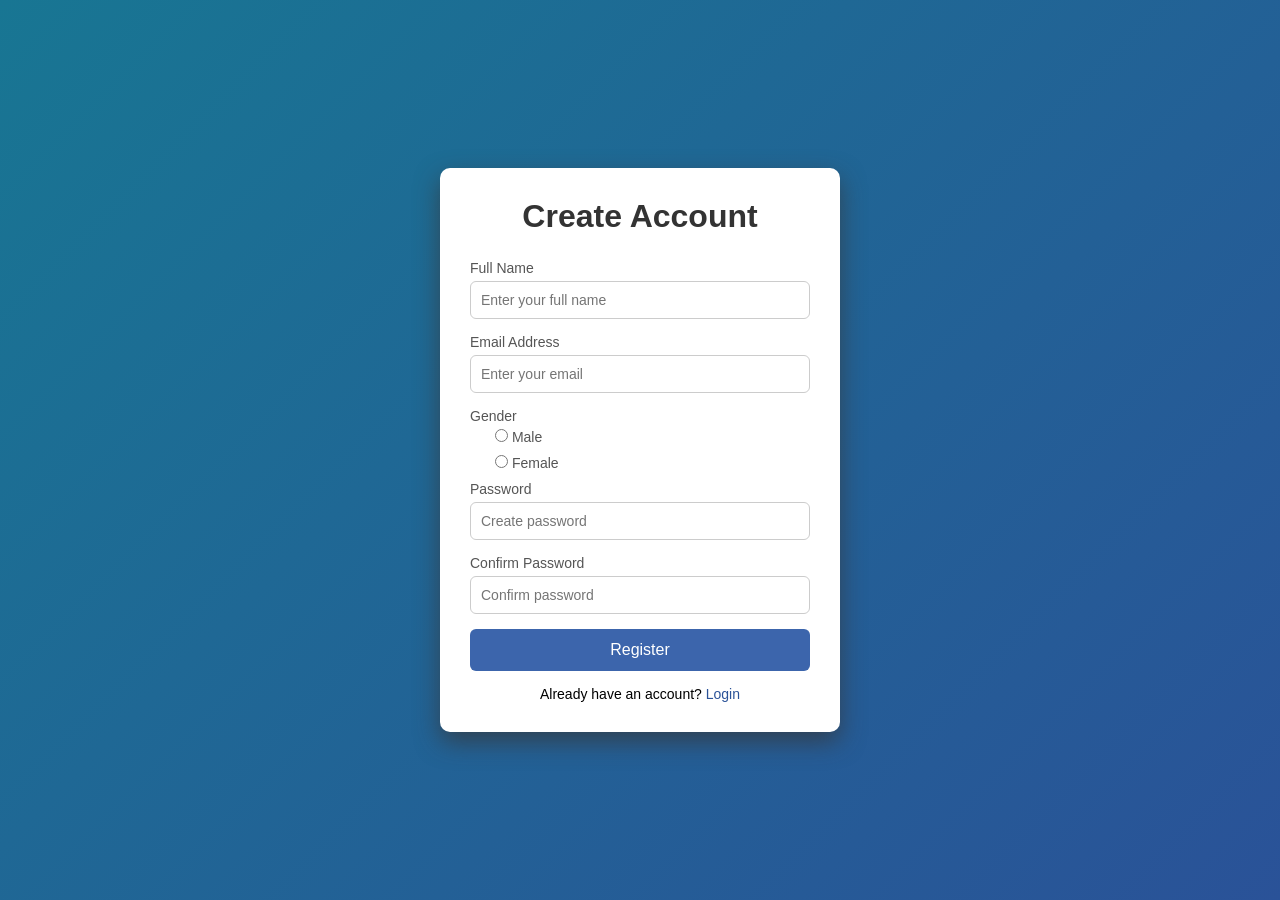
==== index.html @ 27aa79f9 "new JavaScript file" ====
<!doctype html>
<html lang="en">
  <head>
    <meta charset="UTF-8" />
    <meta name="viewport" content="width=device-width, initial-scale=1.0" />
    <title>Register</title>
    <link rel="stylesheet" href="style.css" />
  </head>
  <body>
    <div class="container">
      <div class="form-box">
        <h1>Create Account</h1>

        <form action="#" id="registerForm" method="POST">
          <div class="input-group">
            <label for="fullname">Full Name</label>
            <input type="text" id="fullname" name="fullname" placeholder="Enter your full name" required />
          </div>

          <div class="input-group">
            <label for="email">Email Address</label>
            <input type="email" id="email" name="email" placeholder="Enter your email" required />
          </div>

          <div class="checkbox-group">
            <label>Gender</label>
            <div>
                <input type="radio" id="male" name="gender" value="Male" required>
                <label for="male">Male</label>
            </div>
            <div>
                <input type="radio" id="female" name="gender" value="Female">
                <label for="female">Female</label>
            </div>
          </div>

          <div class="input-group">
            <label for="password">Password</label>
            <input type="password" id="password" name="password" placeholder="Create password" required />
          </div>

          <div class="input-group">
            <label for="confirm">Confirm Password</label>
            <input type="password" id="confirm" name="confirm" placeholder="Confirm password" required
            />
          </div>
          <button type="submit" class="btn">Register</button>

          <p class="login-text">
            Already have an account? <a href="#">Login</a>
          </p>
          <div id="output"></div>
        </form>
      </div>
    </div>

    <script src="script.js"></script>

  

</body>
</html>
  </body>
</html>
---- style.css ----
* {
    margin: 0;
    padding: 0;
    box-sizing: border-box;
    font-family: Arial, Helvetica, sans-serif;
}

body {
    height: 100vh;
    width: 100%;
    background: linear-gradient(135deg, #187693, #2a5298);
    display: flex;
    justify-content: centr;
    align-items: center;
}

.container {
    width: 100%;
    padding: 20px;
}

.form-box {
    background: #ffffff;
    max-width: 400px;
    width: 100%;
    margin: auto;
    padding: 30px;
    border-radius: 10px;
    box-shadow: 0 10px 25px rgba(55, 52, 52, 0.687);
}

.form-box h1 {
    text-align: center;
    margin-bottom: 25px;
    color: #333;
}

.input-group {
    margin-bottom: 15px;
}

.input-group label {
    display: block;
    margin-bottom: 5px;
    font-size: 14px;
    color: #555;
}

.input-group input {
    width: 100%;
    padding: 10px;
    border-radius: 6px;
    border: 1px solid #ccc;
    font-size: 14px;
    transition: 0.3s;
}

.checkbox-group {
    display: block;
    margin-bottom: 5px;
    font-size: 14px;
    color: #555;

}

.checkbox-group div {
    padding: 5px;
    margin-left: 20px;
}

.input-group input:focus {
    border-color: #2a5298;
    outline: none;
    box-shadow: 0 0 5px rgba(42, 82, 152, 0.3);
}

.btn {
    width: 100%;
    padding: 12px;
    border: none;
    background: #3c65ac;
    color: white;
    font-size: 16px;
    border-radius: 6px;
    cursor: pointer;
    transition: 0.3s;
}

.btn:hover {
    background: #1e3c72;
}

.login-text {
    text-align: center;
    margin-top: 15px;
    font-size: 14px;
}

.login-text a {
    color: #2a5298;
    text-decoration: none;
}

.login-text a:hover {
    text-decoration: underline;
}

.result-box {
    margin-top: 20px;
    padding: 15px;
    background-color: #219283;
    border-radius: 8px;
}
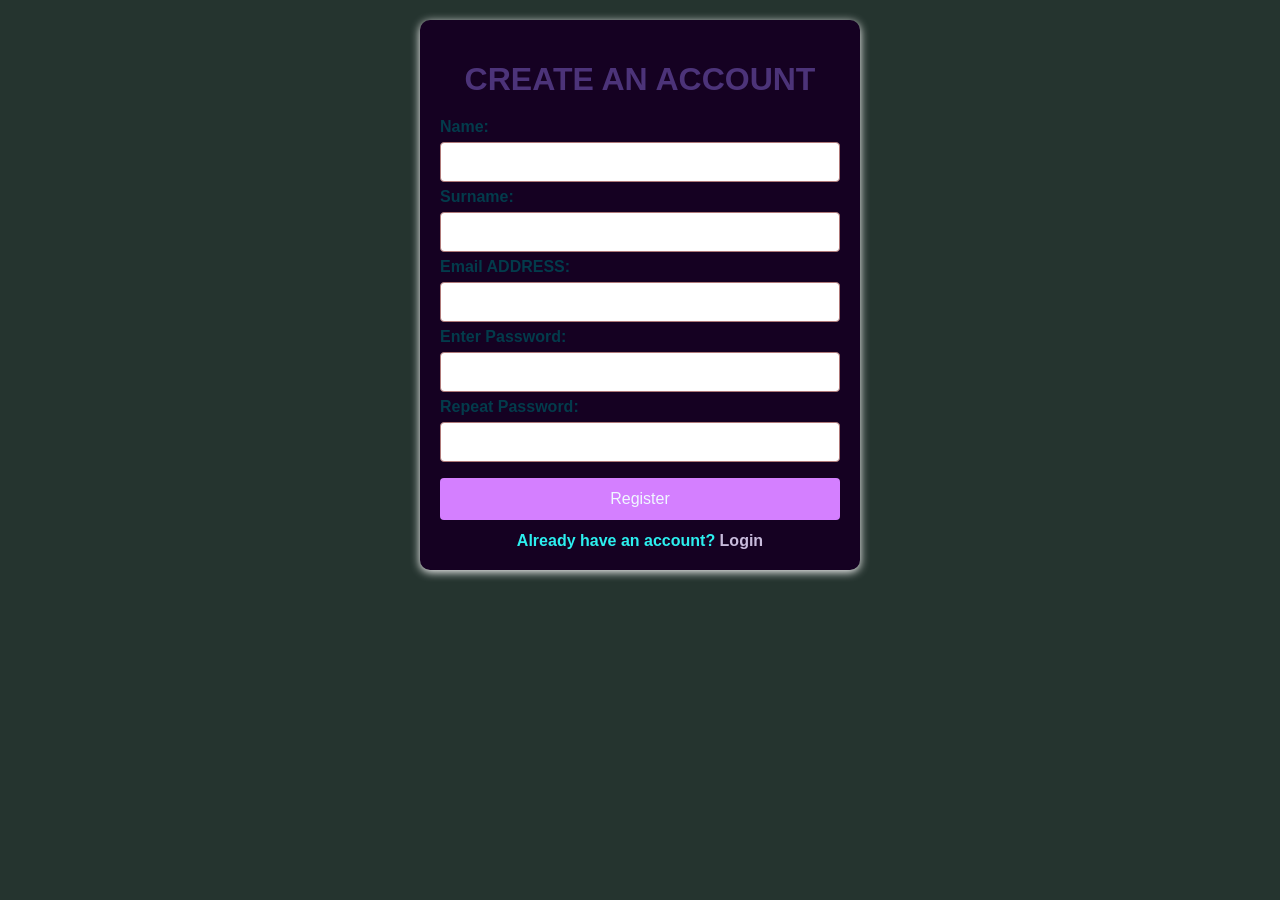
==== commit 1b243d76: "Add files via upload" ====
--- a/index.html
+++ b/index.html
@@ -1,64 +1,45 @@
-<!doctype html>
-<html lang="en">
-  <head>
-    <meta charset="UTF-8" />
-    <meta name="viewport" content="width=device-width, initial-scale=1.0" />
-    <title>Register</title>
-    <link rel="stylesheet" href="style.css" />
-  </head>
-  <body>
-    <div class="container">
-      <div class="form-box">
-        <h1>Create Account</h1>
-
-        <form action="#" id="registerForm" method="POST">
-          <div class="input-group">
-            <label for="fullname">Full Name</label>
-            <input type="text" id="fullname" name="fullname" placeholder="Enter your full name" required />
-          </div>
-
-          <div class="input-group">
-            <label for="email">Email Address</label>
-            <input type="email" id="email" name="email" placeholder="Enter your email" required />
-          </div>
-
-          <div class="checkbox-group">
-            <label>Gender</label>
-            <div>
-                <input type="radio" id="male" name="gender" value="Male" required>
-                <label for="male">Male</label>
-            </div>
-            <div>
-                <input type="radio" id="female" name="gender" value="Female">
-                <label for="female">Female</label>
-            </div>
-          </div>
-
-          <div class="input-group">
-            <label for="password">Password</label>
-            <input type="password" id="password" name="password" placeholder="Create password" required />
-          </div>
-
-          <div class="input-group">
-            <label for="confirm">Confirm Password</label>
-            <input type="password" id="confirm" name="confirm" placeholder="Confirm password" required
-            />
-          </div>
-          <button type="submit" class="btn">Register</button>
-
-          <p class="login-text">
-            Already have an account? <a href="#">Login</a>
-          </p>
-          <div id="output"></div>
-        </form>
-      </div>
-    </div>
-
-    <script src="script.js"></script>
-
-  
-
-</body>
-</html>
-  </body>
-</html>
+<!DOCTYPE html>
+<html lang="en">
+
+<head>
+    <meta charset="UTF-8">
+    <meta name="viewport" content="width=device-width, initial-scale=1.0">
+    <title>Tecnovice Registration Form</title>
+    <link rel="stylesheet" href="style.css">
+</head>
+
+<body>
+    <div class="form-container">
+        <form id="regform" novalidate>
+            <h1 class="shine">CREATE AN ACCOUNT</h1>
+
+            <label for="name">Name:</label>
+            <input type="text" id="name" name="name" required>
+
+            <label for="surname">Surname:</label>
+            <input type="text" id="surname" name="surname" required>
+
+            <label for="email">Email ADDRESS:</label>
+            <input type="email" id="email" name="email" required>
+
+            <label for="password">Enter Password:</label>
+            <input type="password" id="password" name="password" required>
+
+            <label for="repeatPassword">Repeat Password:</label>
+            <input type="password" id="repeatPassword" name="repeatPassword" required>
+
+            <button type="submit" id="submit">Register</button>
+
+            <!-- Already have an account? Login -->
+            <div class="form-footer" style="text-align:center; margin-top:12px;">
+                <p style="color:#2cefef; margin:0;">
+                    Already have an account? <a href="login.html" style="color:#c8bbdc; font-weight:700; text-decoration:none;">Login</a>
+                </p>
+            </div>
+        </form>
+    </div>
+
+    <script src="script.js"></script>
+</body>
+
+</html>
--- a/style.css
+++ b/style.css
@@ -1,113 +1,106 @@
-* {
-    margin: 0;
-    padding: 0;
-    box-sizing: border-box;
-    font-family: Arial, Helvetica, sans-serif;
-}
-
-body {
-    height: 100vh;
-    width: 100%;
-    background: linear-gradient(135deg, #187693, #2a5298);
-    display: flex;
-    justify-content: centr;
-    align-items: center;
-}
-
-.container {
-    width: 100%;
-    padding: 20px;
-}
-
-.form-box {
-    background: #ffffff;
-    max-width: 400px;
-    width: 100%;
-    margin: auto;
-    padding: 30px;
-    border-radius: 10px;
-    box-shadow: 0 10px 25px rgba(55, 52, 52, 0.687);
-}
-
-.form-box h1 {
-    text-align: center;
-    margin-bottom: 25px;
-    color: #333;
-}
-
-.input-group {
-    margin-bottom: 15px;
-}
-
-.input-group label {
-    display: block;
-    margin-bottom: 5px;
-    font-size: 14px;
-    color: #555;
-}
-
-.input-group input {
-    width: 100%;
-    padding: 10px;
-    border-radius: 6px;
-    border: 1px solid #ccc;
-    font-size: 14px;
-    transition: 0.3s;
-}
-
-.checkbox-group {
-    display: block;
-    margin-bottom: 5px;
-    font-size: 14px;
-    color: #555;
-
-}
-
-.checkbox-group div {
-    padding: 5px;
-    margin-left: 20px;
-}
-
-.input-group input:focus {
-    border-color: #2a5298;
-    outline: none;
-    box-shadow: 0 0 5px rgba(42, 82, 152, 0.3);
-}
-
-.btn {
-    width: 100%;
-    padding: 12px;
-    border: none;
-    background: #3c65ac;
-    color: white;
-    font-size: 16px;
-    border-radius: 6px;
-    cursor: pointer;
-    transition: 0.3s;
-}
-
-.btn:hover {
-    background: #1e3c72;
-}
-
-.login-text {
-    text-align: center;
-    margin-top: 15px;
-    font-size: 14px;
-}
-
-.login-text a {
-    color: #2a5298;
-    text-decoration: none;
-}
-
-.login-text a:hover {
-    text-decoration: underline;
-}
-
-.result-box {
-    margin-top: 20px;
-    padding: 15px;
-    background-color: #219283;
-    border-radius: 8px;
+body {
+    font-family: Arial, Helvetica, sans-serif;
+    background-color: rgb(37, 52, 47);
+    display: flex;
+    justify-content: center;
+    height: auto;
+    margin: 0;
+}
+
+.form-container {
+    background-color: rgb(21, 1, 34);
+    padding: 20px;
+    border-radius: 10px;
+    box-shadow: 0 2px 10px white;
+    max-width: 400px;
+    /* limit width so form isn't too wide */
+    width: 100%;
+    margin: 20px auto;
+}
+
+h1 {
+    color: #4c3379;
+    margin-bottom: 20px;
+    text-align: center;
+}
+
+h1:hover {
+    text-shadow: 0 2px 10px pink;
+    color: black;
+}
+
+label {
+    display: center;
+    color: rgb(3, 59, 75);
+    font-weight: bold;
+}
+
+input {
+    width: 100%;
+    padding: 10px;
+    border: 1px solid #af7979;
+    border-radius: 4px;
+    box-sizing: border-box;
+    font-size: 16px;
+    margin-top: 6px;
+    margin-bottom: 6px;
+}
+
+button {
+    background-color: rgb(212, 127, 255);
+    color: aliceblue;
+    padding: 12px 20px;
+    border: none;
+    border-radius: 4px;
+    cursor: pointer;
+    width: 100%;
+    font-size: 16px;
+    margin-top: 10px;
+}
+
+button:hover {
+    background-color: pink;
+    color: black;
+    box-shadow: 0 2px 10px white;
+    text-shadow: rgb(42, 122, 133);
+}
+
+.form-container:hover {
+    box-shadow: 0 8px 20px rgb(42, 122, 133);
+}
+
+.login-text:hover a {
+    text-decoration: underline;
+}
+
+.display1 {
+    background-color: #865cab;
+    padding: 20px;
+    border-radius: 10px;
+    box-shadow: 0 2px 10px white;
+    max-width: 400px;
+    width: 100%;
+    margin: 20px auto;
+}
+
+.display1:hover {
+    box-shadow: 0 8px 20px rosybrown;
+}
+
+p {
+    display: center;
+    color: #9f87b4;
+    font-weight: bold;
+}
+
+
+/* details box on success page */
+
+#details {
+    background: #865cab;
+    padding: 15px;
+    border-radius: 8px;
+    max-width: 400px;
+    margin: 20px auto;
+    color: #fff;
 }
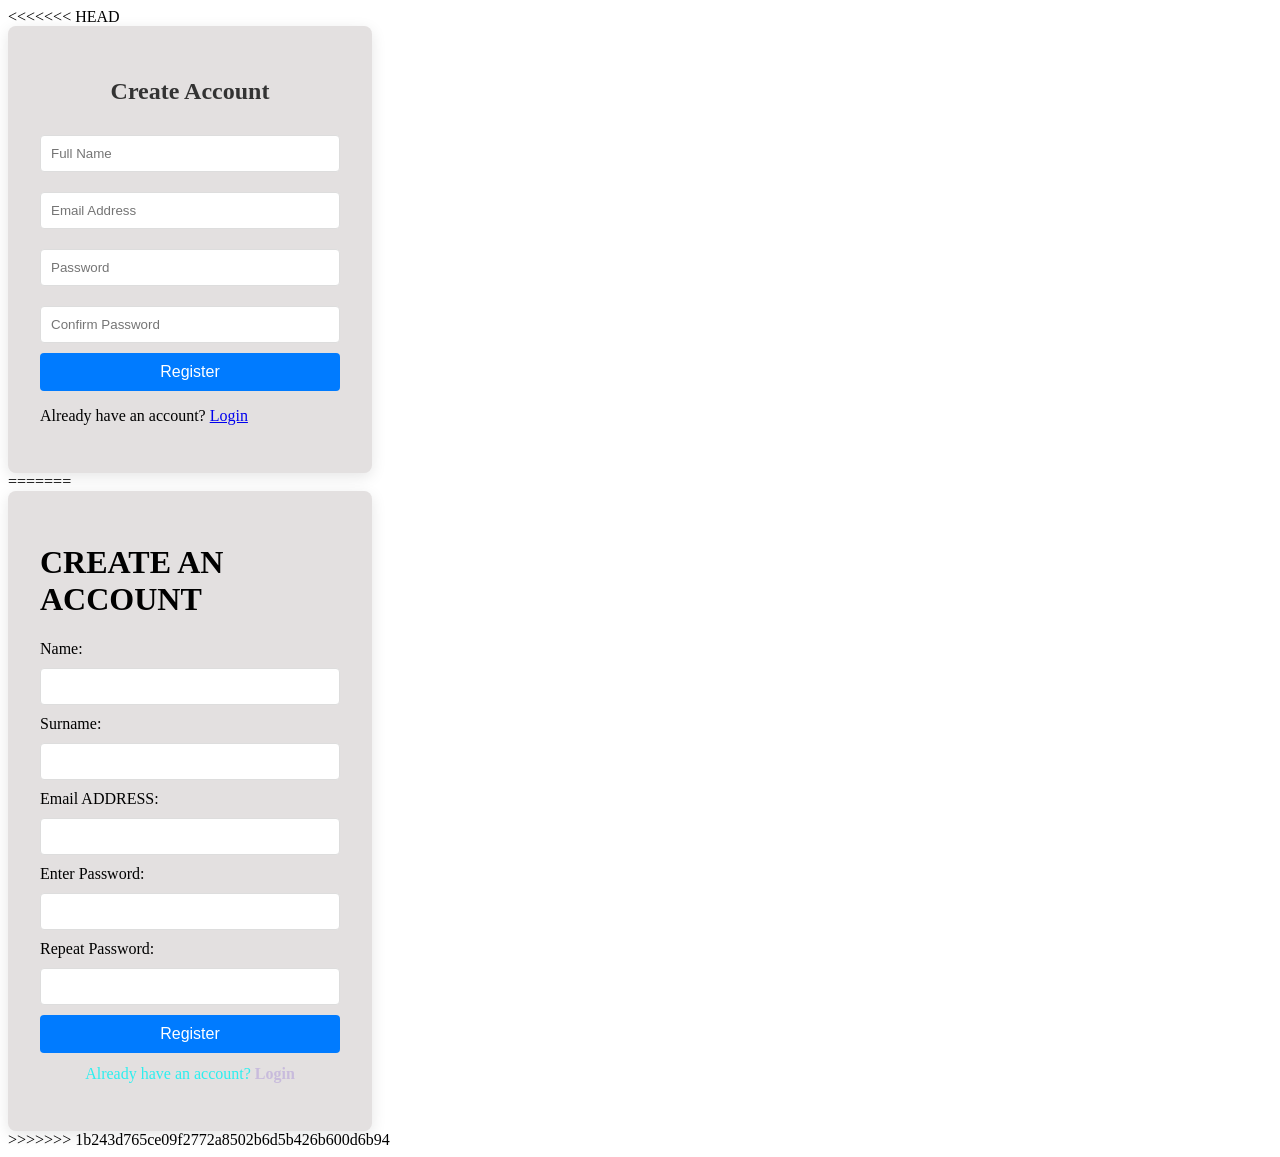
==== commit 47ec5ab9: "Resolved merge conflict" ====
--- a/index.html
+++ b/index.html
@@ -1,45 +1,72 @@
-<!DOCTYPE html>
-<html lang="en">
-
-<head>
-    <meta charset="UTF-8">
-    <meta name="viewport" content="width=device-width, initial-scale=1.0">
-    <title>Tecnovice Registration Form</title>
-    <link rel="stylesheet" href="style.css">
-</head>
-
-<body>
-    <div class="form-container">
-        <form id="regform" novalidate>
-            <h1 class="shine">CREATE AN ACCOUNT</h1>
-
-            <label for="name">Name:</label>
-            <input type="text" id="name" name="name" required>
-
-            <label for="surname">Surname:</label>
-            <input type="text" id="surname" name="surname" required>
-
-            <label for="email">Email ADDRESS:</label>
-            <input type="email" id="email" name="email" required>
-
-            <label for="password">Enter Password:</label>
-            <input type="password" id="password" name="password" required>
-
-            <label for="repeatPassword">Repeat Password:</label>
-            <input type="password" id="repeatPassword" name="repeatPassword" required>
-
-            <button type="submit" id="submit">Register</button>
-
-            <!-- Already have an account? Login -->
-            <div class="form-footer" style="text-align:center; margin-top:12px;">
-                <p style="color:#2cefef; margin:0;">
-                    Already have an account? <a href="login.html" style="color:#c8bbdc; font-weight:700; text-decoration:none;">Login</a>
-                </p>
-            </div>
-        </form>
-    </div>
-
-    <script src="script.js"></script>
-</body>
-
+<<<<<<< HEAD
+<!DOCTYPE html>
+<html lang="en">
+<head>
+    <meta charset="UTF-8">
+    <meta name="viewport" content="width=device-width, initial-scale=1.0">
+    <title>Tecnovice Register Account</title>
+    <link rel="stylesheet" href="style.css">
+</head>
+<body>
+
+    <div class="form-container">
+        <h2>Create Account</h2>
+        <form class="registration-form">
+            <input type="text" id="fullname" placeholder="Full Name" required>
+            <input type="email" id="email" placeholder="Email Address" required>
+            <input type="password" id="password" placeholder="Password" required>
+            <input type="password" id="confirm_password" placeholder="Confirm Password" required>
+            <button type="submit">Register</button>
+            <p class="login-link">Already have an account? <a href="#">Login</a></p>
+        </form>
+    </div>
+
+    <script src="script.js"></script>
+</body>
+=======
+<!DOCTYPE html>
+<html lang="en">
+
+<head>
+    <meta charset="UTF-8">
+    <meta name="viewport" content="width=device-width, initial-scale=1.0">
+    <title>Tecnovice Registration Form</title>
+    <link rel="stylesheet" href="style.css">
+</head>
+
+<body>
+    <div class="form-container">
+        <form id="regform" novalidate>
+            <h1 class="shine">CREATE AN ACCOUNT</h1>
+
+            <label for="name">Name:</label>
+            <input type="text" id="name" name="name" required>
+
+            <label for="surname">Surname:</label>
+            <input type="text" id="surname" name="surname" required>
+
+            <label for="email">Email ADDRESS:</label>
+            <input type="email" id="email" name="email" required>
+
+            <label for="password">Enter Password:</label>
+            <input type="password" id="password" name="password" required>
+
+            <label for="repeatPassword">Repeat Password:</label>
+            <input type="password" id="repeatPassword" name="repeatPassword" required>
+
+            <button type="submit" id="submit">Register</button>
+
+            <!-- Already have an account? Login -->
+            <div class="form-footer" style="text-align:center; margin-top:12px;">
+                <p style="color:#2cefef; margin:0;">
+                    Already have an account? <a href="login.html" style="color:#c8bbdc; font-weight:700; text-decoration:none;">Login</a>
+                </p>
+            </div>
+        </form>
+    </div>
+
+    <script src="script.js"></script>
+</body>
+
+>>>>>>> 1b243d765ce09f2772a8502b6d5b426b600d6b94
 </html>
--- a/style.css
+++ b/style.css
@@ -1,106 +1,151 @@
-body {
-    font-family: Arial, Helvetica, sans-serif;
-    background-color: rgb(37, 52, 47);
-    display: flex;
-    justify-content: center;
-    height: auto;
-    margin: 0;
-}
-
-.form-container {
-    background-color: rgb(21, 1, 34);
-    padding: 20px;
-    border-radius: 10px;
-    box-shadow: 0 2px 10px white;
-    max-width: 400px;
-    /* limit width so form isn't too wide */
-    width: 100%;
-    margin: 20px auto;
-}
-
-h1 {
-    color: #4c3379;
-    margin-bottom: 20px;
-    text-align: center;
-}
-
-h1:hover {
-    text-shadow: 0 2px 10px pink;
-    color: black;
-}
-
-label {
-    display: center;
-    color: rgb(3, 59, 75);
-    font-weight: bold;
-}
-
-input {
-    width: 100%;
-    padding: 10px;
-    border: 1px solid #af7979;
-    border-radius: 4px;
-    box-sizing: border-box;
-    font-size: 16px;
-    margin-top: 6px;
-    margin-bottom: 6px;
-}
-
-button {
-    background-color: rgb(212, 127, 255);
-    color: aliceblue;
-    padding: 12px 20px;
-    border: none;
-    border-radius: 4px;
-    cursor: pointer;
-    width: 100%;
-    font-size: 16px;
-    margin-top: 10px;
-}
-
-button:hover {
-    background-color: pink;
-    color: black;
-    box-shadow: 0 2px 10px white;
-    text-shadow: rgb(42, 122, 133);
-}
-
-.form-container:hover {
-    box-shadow: 0 8px 20px rgb(42, 122, 133);
-}
-
-.login-text:hover a {
-    text-decoration: underline;
-}
-
-.display1 {
-    background-color: #865cab;
-    padding: 20px;
-    border-radius: 10px;
-    box-shadow: 0 2px 10px white;
-    max-width: 400px;
-    width: 100%;
-    margin: 20px auto;
-}
-
-.display1:hover {
-    box-shadow: 0 8px 20px rosybrown;
-}
-
-p {
-    display: center;
-    color: #9f87b4;
-    font-weight: bold;
-}
-
-
-/* details box on success page */
-
-#details {
-    background: #865cab;
-    padding: 15px;
-    border-radius: 8px;
-    max-width: 400px;
-    margin: 20px auto;
-    color: #fff;
+<<<<<<< HEAD
+body {
+    font-family: Arial, sans-serif;
+    background-color: rgb(24, 2, 2);
+    display: flex;
+    justify-content: center;
+    align-items: center;
+    height: 100vh;
+    margin: 0;
+}
+
+.form-container {
+    background: rgb(227, 224, 224);
+    padding: 2rem;
+    border-radius: 8px;
+    box-shadow: 0 4px 15px rgba(0,0,0,0.1);
+    width: 300px;
+}
+
+h2 { text-align: center; color: #333; }
+
+input {
+    width: 100%;
+    padding: 10px;
+    margin: 10px 0;
+    border: 1px solid #ddd;
+    border-radius: 4px;
+    box-sizing: border-box; /* Keeps padding from breaking width */
+}
+
+button {
+    width: 100%;
+    padding: 10px;
+    background-color: #007bff;
+    color: white;
+    border: none;
+    border-radius: 4px;
+    cursor: pointer;
+    font-size: 16px;
+}
+
+button:hover {
+    background-color: #0056b3;
+=======
+body {
+    font-family: Arial, Helvetica, sans-serif;
+    background-color: rgb(37, 52, 47);
+    display: flex;
+    justify-content: center;
+    height: auto;
+    margin: 0;
+}
+
+.form-container {
+    background-color: rgb(21, 1, 34);
+    padding: 20px;
+    border-radius: 10px;
+    box-shadow: 0 2px 10px white;
+    max-width: 400px;
+    /* limit width so form isn't too wide */
+    width: 100%;
+    margin: 20px auto;
+}
+
+h1 {
+    color: #4c3379;
+    margin-bottom: 20px;
+    text-align: center;
+}
+
+h1:hover {
+    text-shadow: 0 2px 10px pink;
+    color: black;
+}
+
+label {
+    display: center;
+    color: rgb(3, 59, 75);
+    font-weight: bold;
+}
+
+input {
+    width: 100%;
+    padding: 10px;
+    border: 1px solid #af7979;
+    border-radius: 4px;
+    box-sizing: border-box;
+    font-size: 16px;
+    margin-top: 6px;
+    margin-bottom: 6px;
+}
+
+button {
+    background-color: rgb(212, 127, 255);
+    color: aliceblue;
+    padding: 12px 20px;
+    border: none;
+    border-radius: 4px;
+    cursor: pointer;
+    width: 100%;
+    font-size: 16px;
+    margin-top: 10px;
+}
+
+button:hover {
+    background-color: pink;
+    color: black;
+    box-shadow: 0 2px 10px white;
+    text-shadow: rgb(42, 122, 133);
+}
+
+.form-container:hover {
+    box-shadow: 0 8px 20px rgb(42, 122, 133);
+}
+
+.login-text:hover a {
+    text-decoration: underline;
+}
+
+.display1 {
+    background-color: #865cab;
+    padding: 20px;
+    border-radius: 10px;
+    box-shadow: 0 2px 10px white;
+    max-width: 400px;
+    width: 100%;
+    margin: 20px auto;
+}
+
+.display1:hover {
+    box-shadow: 0 8px 20px rosybrown;
+}
+
+p {
+    display: center;
+    color: #9f87b4;
+    font-weight: bold;
+}
+
+
+/* details box on success page */
+
+#details {
+    background: #865cab;
+    padding: 15px;
+    border-radius: 8px;
+    max-width: 400px;
+    margin: 20px auto;
+    color: #fff;
+>>>>>>> 1b243d765ce09f2772a8502b6d5b426b600d6b94
 }
--- a/style.css
+++ b/style.css
@@ -1,106 +1,151 @@
-body {
-    font-family: Arial, Helvetica, sans-serif;
-    background-color: rgb(37, 52, 47);
-    display: flex;
-    justify-content: center;
-    height: auto;
-    margin: 0;
-}
-
-.form-container {
-    background-color: rgb(21, 1, 34);
-    padding: 20px;
-    border-radius: 10px;
-    box-shadow: 0 2px 10px white;
-    max-width: 400px;
-    /* limit width so form isn't too wide */
-    width: 100%;
-    margin: 20px auto;
-}
-
-h1 {
-    color: #4c3379;
-    margin-bottom: 20px;
-    text-align: center;
-}
-
-h1:hover {
-    text-shadow: 0 2px 10px pink;
-    color: black;
-}
-
-label {
-    display: center;
-    color: rgb(3, 59, 75);
-    font-weight: bold;
-}
-
-input {
-    width: 100%;
-    padding: 10px;
-    border: 1px solid #af7979;
-    border-radius: 4px;
-    box-sizing: border-box;
-    font-size: 16px;
-    margin-top: 6px;
-    margin-bottom: 6px;
-}
-
-button {
-    background-color: rgb(212, 127, 255);
-    color: aliceblue;
-    padding: 12px 20px;
-    border: none;
-    border-radius: 4px;
-    cursor: pointer;
-    width: 100%;
-    font-size: 16px;
-    margin-top: 10px;
-}
-
-button:hover {
-    background-color: pink;
-    color: black;
-    box-shadow: 0 2px 10px white;
-    text-shadow: rgb(42, 122, 133);
-}
-
-.form-container:hover {
-    box-shadow: 0 8px 20px rgb(42, 122, 133);
-}
-
-.login-text:hover a {
-    text-decoration: underline;
-}
-
-.display1 {
-    background-color: #865cab;
-    padding: 20px;
-    border-radius: 10px;
-    box-shadow: 0 2px 10px white;
-    max-width: 400px;
-    width: 100%;
-    margin: 20px auto;
-}
-
-.display1:hover {
-    box-shadow: 0 8px 20px rosybrown;
-}
-
-p {
-    display: center;
-    color: #9f87b4;
-    font-weight: bold;
-}
-
-
-/* details box on success page */
-
-#details {
-    background: #865cab;
-    padding: 15px;
-    border-radius: 8px;
-    max-width: 400px;
-    margin: 20px auto;
-    color: #fff;
+<<<<<<< HEAD
+body {
+    font-family: Arial, sans-serif;
+    background-color: rgb(24, 2, 2);
+    display: flex;
+    justify-content: center;
+    align-items: center;
+    height: 100vh;
+    margin: 0;
+}
+
+.form-container {
+    background: rgb(227, 224, 224);
+    padding: 2rem;
+    border-radius: 8px;
+    box-shadow: 0 4px 15px rgba(0,0,0,0.1);
+    width: 300px;
+}
+
+h2 { text-align: center; color: #333; }
+
+input {
+    width: 100%;
+    padding: 10px;
+    margin: 10px 0;
+    border: 1px solid #ddd;
+    border-radius: 4px;
+    box-sizing: border-box; /* Keeps padding from breaking width */
+}
+
+button {
+    width: 100%;
+    padding: 10px;
+    background-color: #007bff;
+    color: white;
+    border: none;
+    border-radius: 4px;
+    cursor: pointer;
+    font-size: 16px;
+}
+
+button:hover {
+    background-color: #0056b3;
+=======
+body {
+    font-family: Arial, Helvetica, sans-serif;
+    background-color: rgb(37, 52, 47);
+    display: flex;
+    justify-content: center;
+    height: auto;
+    margin: 0;
+}
+
+.form-container {
+    background-color: rgb(21, 1, 34);
+    padding: 20px;
+    border-radius: 10px;
+    box-shadow: 0 2px 10px white;
+    max-width: 400px;
+    /* limit width so form isn't too wide */
+    width: 100%;
+    margin: 20px auto;
+}
+
+h1 {
+    color: #4c3379;
+    margin-bottom: 20px;
+    text-align: center;
+}
+
+h1:hover {
+    text-shadow: 0 2px 10px pink;
+    color: black;
+}
+
+label {
+    display: center;
+    color: rgb(3, 59, 75);
+    font-weight: bold;
+}
+
+input {
+    width: 100%;
+    padding: 10px;
+    border: 1px solid #af7979;
+    border-radius: 4px;
+    box-sizing: border-box;
+    font-size: 16px;
+    margin-top: 6px;
+    margin-bottom: 6px;
+}
+
+button {
+    background-color: rgb(212, 127, 255);
+    color: aliceblue;
+    padding: 12px 20px;
+    border: none;
+    border-radius: 4px;
+    cursor: pointer;
+    width: 100%;
+    font-size: 16px;
+    margin-top: 10px;
+}
+
+button:hover {
+    background-color: pink;
+    color: black;
+    box-shadow: 0 2px 10px white;
+    text-shadow: rgb(42, 122, 133);
+}
+
+.form-container:hover {
+    box-shadow: 0 8px 20px rgb(42, 122, 133);
+}
+
+.login-text:hover a {
+    text-decoration: underline;
+}
+
+.display1 {
+    background-color: #865cab;
+    padding: 20px;
+    border-radius: 10px;
+    box-shadow: 0 2px 10px white;
+    max-width: 400px;
+    width: 100%;
+    margin: 20px auto;
+}
+
+.display1:hover {
+    box-shadow: 0 8px 20px rosybrown;
+}
+
+p {
+    display: center;
+    color: #9f87b4;
+    font-weight: bold;
+}
+
+
+/* details box on success page */
+
+#details {
+    background: #865cab;
+    padding: 15px;
+    border-radius: 8px;
+    max-width: 400px;
+    margin: 20px auto;
+    color: #fff;
+>>>>>>> 1b243d765ce09f2772a8502b6d5b426b600d6b94
 }
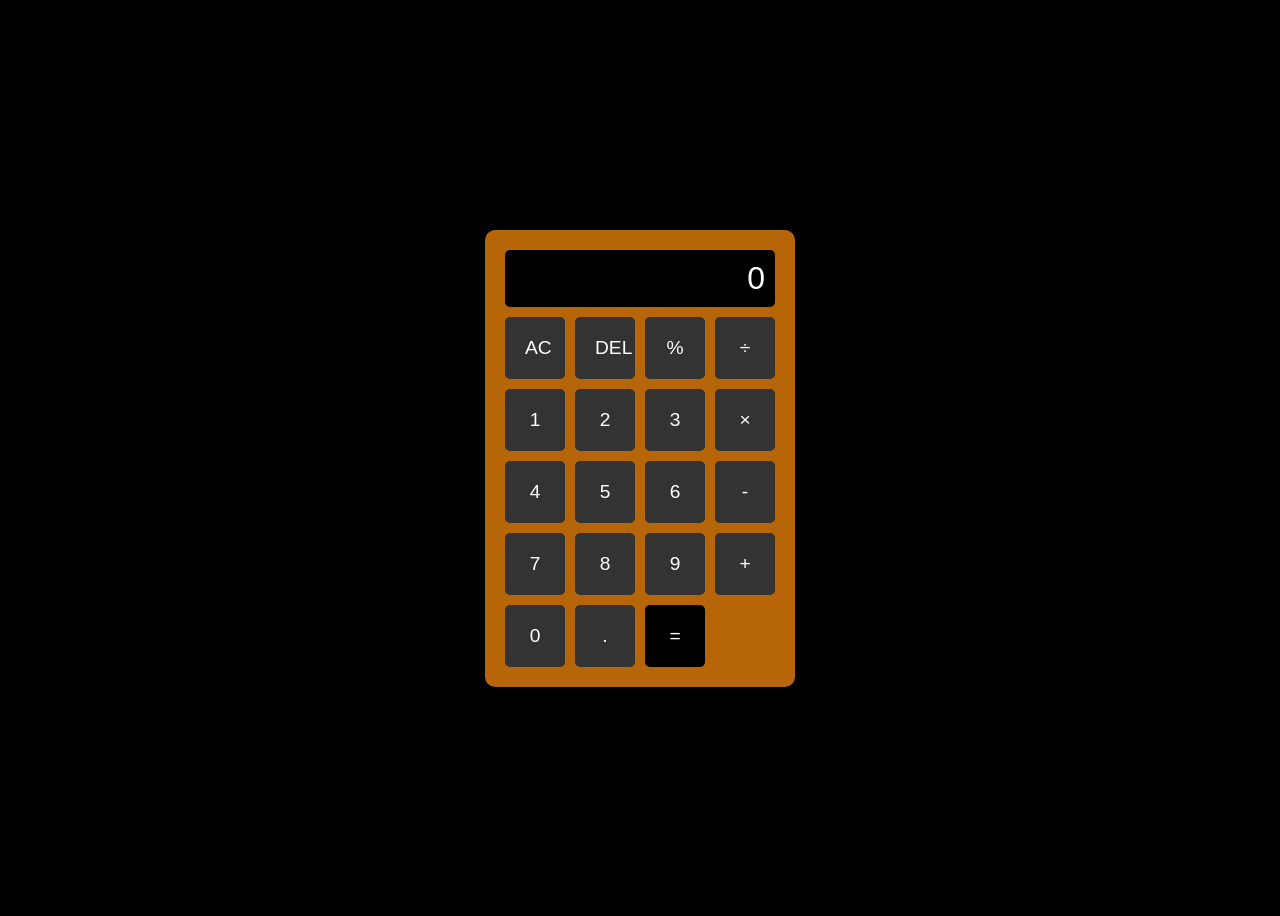
==== commit 351c5903: "Fisrt commit" ====
--- a/index.html
+++ b/index.html
@@ -1,72 +1,44 @@
-<<<<<<< HEAD
 <!DOCTYPE html>
 <html lang="en">
 <head>
     <meta charset="UTF-8">
     <meta name="viewport" content="width=device-width, initial-scale=1.0">
-    <title>Tecnovice Register Account</title>
+    <title>Calculator</title>
     <link rel="stylesheet" href="style.css">
 </head>
 <body>
+    <div class="calculator">
+        <div class="display" id="display">0</div>
+        <div class="buttons">
+            <button class="btn" data-action="clear">AC</button>
+             <button class="btn" data-action="delete">DEL</button>
+            <button class="btn" data-action="%">%</button>
+            <button class="btn" data-action="/">÷</button>
+         
+            <button class="btn" data-number="1">1</button>
+            <button class="btn" data-number="2">2</button>
+            <button class="btn" data-number="3">3</button>
+            <button class="btn" data-action="*">×</button>
 
-    <div class="form-container">
-        <h2>Create Account</h2>
-        <form class="registration-form">
-            <input type="text" id="fullname" placeholder="Full Name" required>
-            <input type="email" id="email" placeholder="Email Address" required>
-            <input type="password" id="password" placeholder="Password" required>
-            <input type="password" id="confirm_password" placeholder="Confirm Password" required>
-            <button type="submit">Register</button>
-            <p class="login-link">Already have an account? <a href="#">Login</a></p>
-        </form>
+            <button class="btn" data-number="4">4</button> 
+            <button class="btn" data-number="5">5</button>
+            <button class="btn" data-number="6">6</button>
+            <button class="btn" data-action="-">-</button>
+             
+            <button class="btn" data-number="7">7</button>
+            <button class="btn" data-number="8">8</button>
+            <button class="btn" data-number="9">9</button>
+             <button class="btn" data-action="+">+</button>
+
+
+           
+
+            <button class="btn" data-number="0">0</button>
+            <button class="btn" data-number=".">.</button>
+            <button class="btn equal" data-action="=">=</button>
+        </div>
     </div>
 
     <script src="script.js"></script>
 </body>
-=======
-<!DOCTYPE html>
-<html lang="en">
-
-<head>
-    <meta charset="UTF-8">
-    <meta name="viewport" content="width=device-width, initial-scale=1.0">
-    <title>Tecnovice Registration Form</title>
-    <link rel="stylesheet" href="style.css">
-</head>
-
-<body>
-    <div class="form-container">
-        <form id="regform" novalidate>
-            <h1 class="shine">CREATE AN ACCOUNT</h1>
-
-            <label for="name">Name:</label>
-            <input type="text" id="name" name="name" required>
-
-            <label for="surname">Surname:</label>
-            <input type="text" id="surname" name="surname" required>
-
-            <label for="email">Email ADDRESS:</label>
-            <input type="email" id="email" name="email" required>
-
-            <label for="password">Enter Password:</label>
-            <input type="password" id="password" name="password" required>
-
-            <label for="repeatPassword">Repeat Password:</label>
-            <input type="password" id="repeatPassword" name="repeatPassword" required>
-
-            <button type="submit" id="submit">Register</button>
-
-            <!-- Already have an account? Login -->
-            <div class="form-footer" style="text-align:center; margin-top:12px;">
-                <p style="color:#2cefef; margin:0;">
-                    Already have an account? <a href="login.html" style="color:#c8bbdc; font-weight:700; text-decoration:none;">Login</a>
-                </p>
-            </div>
-        </form>
-    </div>
-
-    <script src="script.js"></script>
-</body>
-
->>>>>>> 1b243d765ce09f2772a8502b6d5b426b600d6b94
 </html>
--- a/style.css
+++ b/style.css
@@ -1,151 +1,52 @@
-<<<<<<< HEAD
 body {
-    font-family: Arial, sans-serif;
-    background-color: rgb(24, 2, 2);
     display: flex;
     justify-content: center;
     align-items: center;
     height: 100vh;
-    margin: 0;
+    background: black;
+    font-family: Arial, sans-serif;
 }
 
-.form-container {
-    background: rgb(227, 224, 224);
-    padding: 2rem;
-    border-radius: 8px;
-    box-shadow: 0 4px 15px rgba(0,0,0,0.1);
-    width: 300px;
+.calculator {
+    background: #b66508;
+    padding: 20px;
+    border-radius: 10px;
+    box-shadow: 0 4px 10px black;
 }
 
-h2 { text-align: center; color: #333; }
-
-input {
-    width: 100%;
+.display {
+    background: black;
+    color: white;
+    font-size: 2rem;
+    text-align: right;
     padding: 10px;
-    margin: 10px 0;
-    border: 1px solid #ddd;
-    border-radius: 4px;
-    box-sizing: border-box; /* Keeps padding from breaking width */
+    border-radius: 5px;
+    margin-bottom: 10px;
+    min-width: 240px;
 }
 
-button {
-    width: 100%;
-    padding: 10px;
-    background-color: #007bff;
-    color: white;
-    border: none;
-    border-radius: 4px;
-    cursor: pointer;
-    font-size: 16px;
+.buttons {
+    display: grid;
+    grid-template-columns: repeat(4, 60px);
+    gap: 10px;
 }
 
-button:hover {
-    background-color: #0056b3;
-=======
-body {
-    font-family: Arial, Helvetica, sans-serif;
-    background-color: rgb(37, 52, 47);
-    display: flex;
-    justify-content: center;
-    height: auto;
-    margin: 0;
+.btn {
+    padding: 20px;
+    font-size: 1.2rem;
+    border: none;
+    border-radius: 5px;
+    cursor: pointer;
+    background: #333;
+    color: white;
+    transition: 0.2s;
 }
 
-.form-container {
-    background-color: rgb(21, 1, 34);
-    padding: 20px;
-    border-radius: 10px;
-    box-shadow: 0 2px 10px white;
-    max-width: 400px;
-    /* limit width so form isn't too wide */
-    width: 100%;
-    margin: 20px auto;
+.btn:hover {
+    background: green;
 }
 
-h1 {
-    color: #4c3379;
-    margin-bottom: 20px;
-    text-align: center;
-}
-
-h1:hover {
-    text-shadow: 0 2px 10px pink;
-    color: black;
-}
-
-label {
-    display: center;
-    color: rgb(3, 59, 75);
-    font-weight: bold;
-}
-
-input {
-    width: 100%;
-    padding: 10px;
-    border: 1px solid #af7979;
-    border-radius: 4px;
-    box-sizing: border-box;
-    font-size: 16px;
-    margin-top: 6px;
-    margin-bottom: 6px;
-}
-
-button {
-    background-color: rgb(212, 127, 255);
-    color: aliceblue;
-    padding: 12px 20px;
-    border: none;
-    border-radius: 4px;
-    cursor: pointer;
-    width: 100%;
-    font-size: 16px;
-    margin-top: 10px;
-}
-
-button:hover {
-    background-color: pink;
-    color: black;
-    box-shadow: 0 2px 10px white;
-    text-shadow: rgb(42, 122, 133);
-}
-
-.form-container:hover {
-    box-shadow: 0 8px 20px rgb(42, 122, 133);
-}
-
-.login-text:hover a {
-    text-decoration: underline;
-}
-
-.display1 {
-    background-color: #865cab;
-    padding: 20px;
-    border-radius: 10px;
-    box-shadow: 0 2px 10px white;
-    max-width: 400px;
-    width: 100%;
-    margin: 20px auto;
-}
-
-.display1:hover {
-    box-shadow: 0 8px 20px rosybrown;
-}
-
-p {
-    display: center;
-    color: #9f87b4;
-    font-weight: bold;
-}
-
-
-/* details box on success page */
-
-#details {
-    background: #865cab;
-    padding: 15px;
-    border-radius: 8px;
-    max-width: 400px;
-    margin: 20px auto;
-    color: #fff;
->>>>>>> 1b243d765ce09f2772a8502b6d5b426b600d6b94
+.equal {
+    grid-column: span 1;
+    background: black;
 }
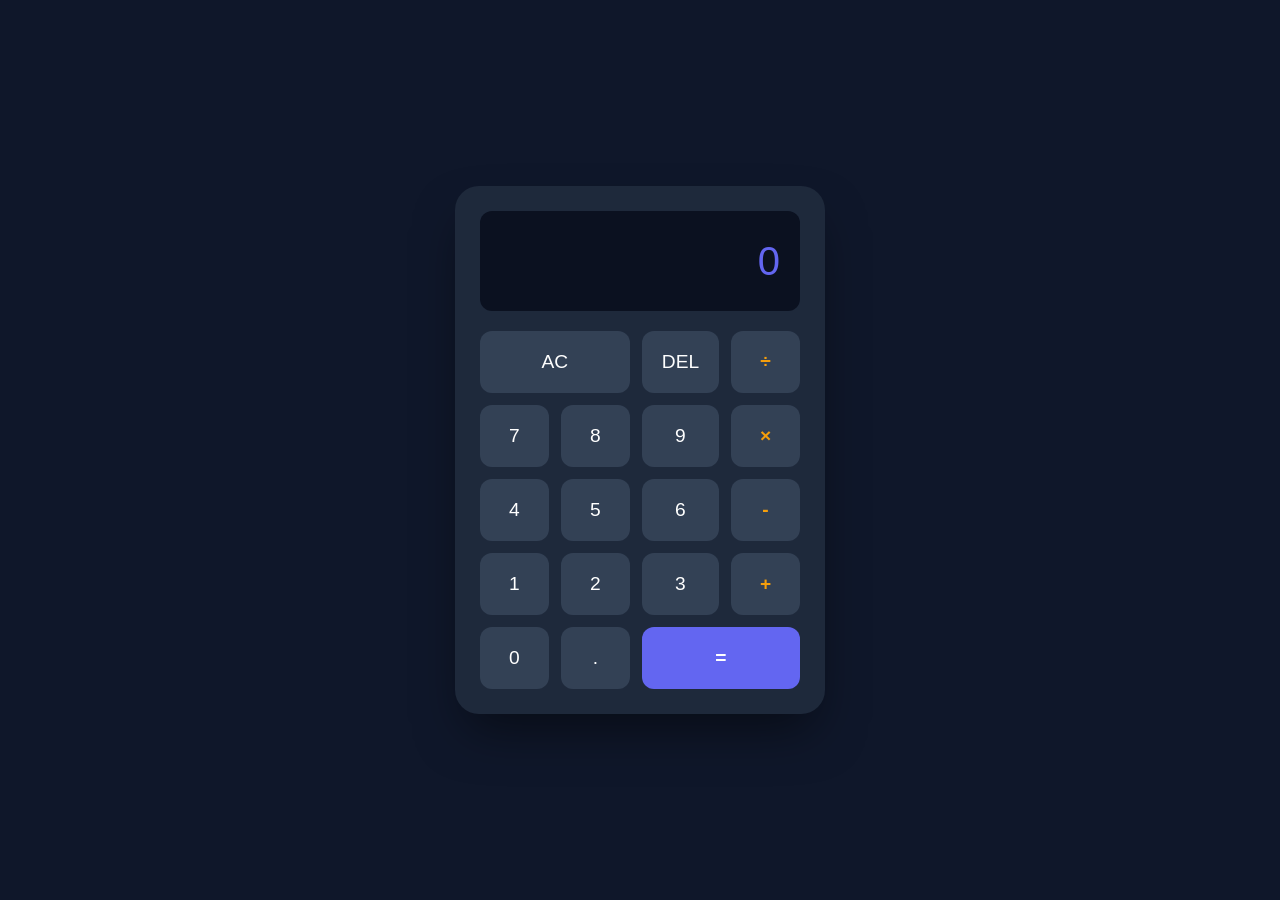
==== commit 9a2887e8: "NIPU CALCULATOR" ====
--- a/index.html
+++ b/index.html
@@ -1,44 +1,45 @@
 <!DOCTYPE html>
 <html lang="en">
+
 <head>
     <meta charset="UTF-8">
     <meta name="viewport" content="width=device-width, initial-scale=1.0">
-    <title>Calculator</title>
+    <title>ITZ NIPU Calculator</title>
     <link rel="stylesheet" href="style.css">
 </head>
+
 <body>
+
     <div class="calculator">
-        <div class="display" id="display">0</div>
+        <div id="display">0</div>
+
         <div class="buttons">
-            <button class="btn" data-action="clear">AC</button>
-             <button class="btn" data-action="delete">DEL</button>
-            <button class="btn" data-action="%">%</button>
-            <button class="btn" data-action="/">÷</button>
-         
-            <button class="btn" data-number="1">1</button>
-            <button class="btn" data-number="2">2</button>
-            <button class="btn" data-number="3">3</button>
-            <button class="btn" data-action="*">×</button>
+            <button class="btn col-2 clear" onclick="clearDisplay()">AC</button>
+            <button class="btn delete" onclick="deleteLast()">DEL</button>
+            <button class="btn operator" onclick="appendOperator('/')">÷</button>
 
-            <button class="btn" data-number="4">4</button> 
-            <button class="btn" data-number="5">5</button>
-            <button class="btn" data-number="6">6</button>
-            <button class="btn" data-action="-">-</button>
-             
-            <button class="btn" data-number="7">7</button>
-            <button class="btn" data-number="8">8</button>
-            <button class="btn" data-number="9">9</button>
-             <button class="btn" data-action="+">+</button>
+            <button class="btn" onclick="appendNumber('7')">7</button>
+            <button class="btn" onclick="appendNumber('8')">8</button>
+            <button class="btn" onclick="appendNumber('9')">9</button>
+            <button class="btn operator" onclick="appendOperator('*')">×</button>
 
+            <button class="btn" onclick="appendNumber('4')">4</button>
+            <button class="btn" onclick="appendNumber('5')">5</button>
+            <button class="btn" onclick="appendNumber('6')">6</button>
+            <button class="btn operator" onclick="appendOperator('-')">-</button>
 
-           
+            <button class="btn" onclick="appendNumber('1')">1</button>
+            <button class="btn" onclick="appendNumber('2')">2</button>
+            <button class="btn" onclick="appendNumber('3')">3</button>
+            <button class="btn operator" onclick="appendOperator('+')">+</button>
 
-            <button class="btn" data-number="0">0</button>
-            <button class="btn" data-number=".">.</button>
-            <button class="btn equal" data-action="=">=</button>
+            <button class="btn" onclick="appendNumber('0')">0</button>
+            <button class="btn" onclick="appendNumber('.')">.</button>
+            <button class="btn col-2 equal" onclick="calculate()">=</button>
         </div>
     </div>
 
     <script src="script.js"></script>
 </body>
+
 </html>
--- a/style.css
+++ b/style.css
@@ -1,52 +1,81 @@
+/* style.css */
+
+:root {
+    --bg: #0f172a;
+    --calc-bg: #1e293b;
+    --text: #f8fafc;
+    --accent: #6366f1;
+    --op-color: #f59e0b;
+}
+
 body {
+    background-color: var(--bg);
     display: flex;
     justify-content: center;
     align-items: center;
     height: 100vh;
-    background: black;
-    font-family: Arial, sans-serif;
+    margin: 0;
+    font-family: 'Inter', sans-serif;
 }
 
 .calculator {
-    background: #b66508;
-    padding: 20px;
-    border-radius: 10px;
-    box-shadow: 0 4px 10px black;
+    background: var(--calc-bg);
+    padding: 25px;
+    border-radius: 24px;
+    box-shadow: 0 25px 50px -12px rgba(0, 0, 0, 0.5);
+    width: 320px;
 }
 
-.display {
-    background: black;
-    color: white;
-    font-size: 2rem;
+#display {
+    background: #0b1120;
+    color: var(--accent);
+    font-size: 2.5rem;
     text-align: right;
-    padding: 10px;
-    border-radius: 5px;
-    margin-bottom: 10px;
-    min-width: 240px;
+    padding: 20px;
+    border-radius: 12px;
+    margin-bottom: 20px;
+    height: 60px;
+    display: flex;
+    align-items: center;
+    justify-content: flex-end;
+    overflow: hidden;
 }
 
 .buttons {
     display: grid;
-    grid-template-columns: repeat(4, 60px);
-    gap: 10px;
+    grid-template-columns: repeat(4, 1fr);
+    gap: 12px;
 }
 
 .btn {
     padding: 20px;
     font-size: 1.2rem;
     border: none;
-    border-radius: 5px;
+    border-radius: 12px;
+    background: #334155;
+    color: white;
     cursor: pointer;
-    background: #333;
-    color: white;
-    transition: 0.2s;
+    transition: all 0.2s;
 }
 
 .btn:hover {
-    background: green;
+    background: #475569;
+}
+
+.operator {
+    color: var(--op-color);
+    font-weight: bold;
 }
 
 .equal {
-    grid-column: span 1;
-    background: black;
+    background: var(--accent);
+    font-weight: bold;
+}
+
+.equal:hover {
+    background: #4f46e5;
+}
+
+.col-2 {
+    grid-column: span 2;
 }
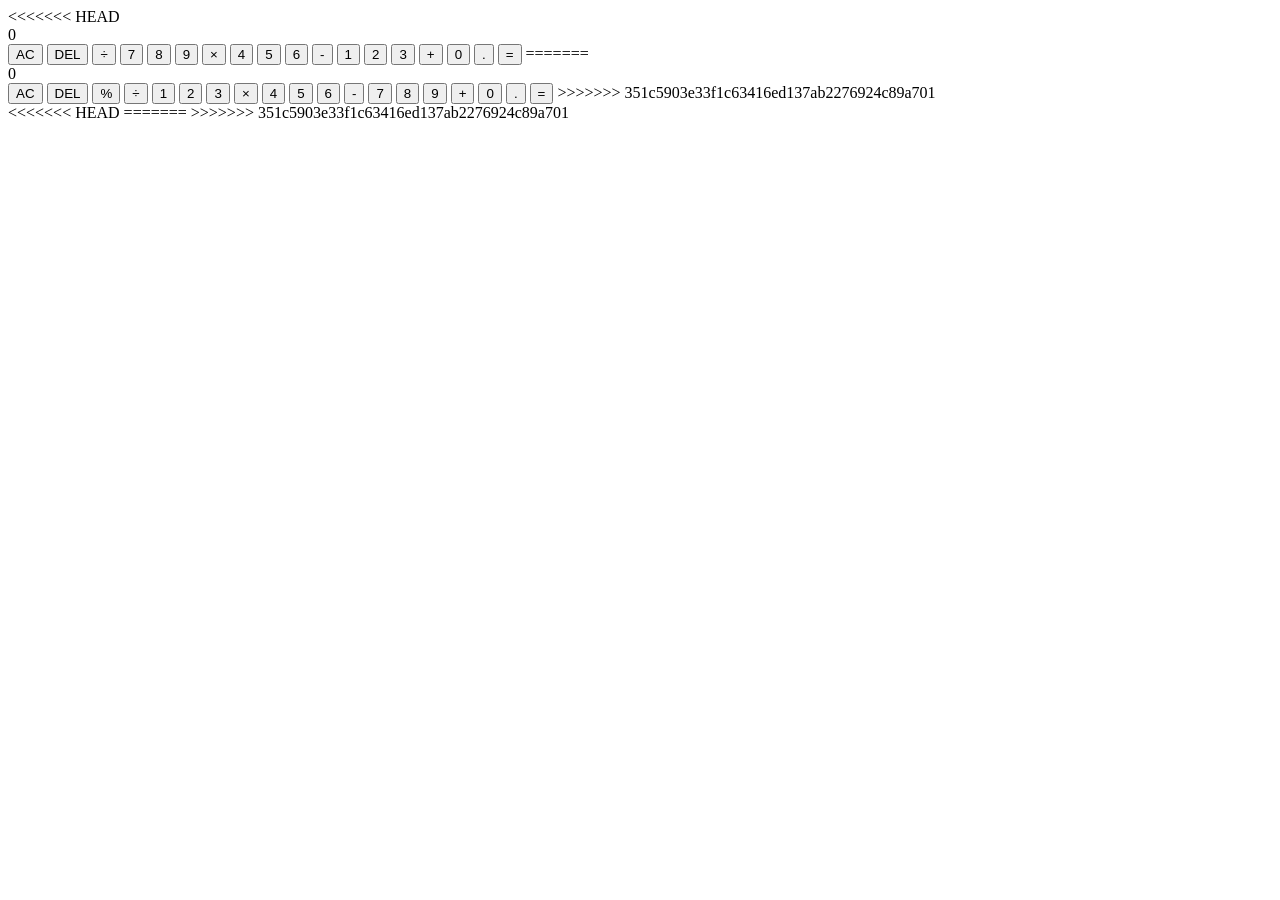
==== commit b7ab4717: "Resolved merge conflict" ====
--- a/index.html
+++ b/index.html
@@ -1,5 +1,6 @@
 <!DOCTYPE html>
 <html lang="en">
+<<<<<<< HEAD
 
 <head>
     <meta charset="UTF-8">
@@ -36,10 +37,51 @@
             <button class="btn" onclick="appendNumber('0')">0</button>
             <button class="btn" onclick="appendNumber('.')">.</button>
             <button class="btn col-2 equal" onclick="calculate()">=</button>
+=======
+<head>
+    <meta charset="UTF-8">
+    <meta name="viewport" content="width=device-width, initial-scale=1.0">
+    <title>Calculator</title>
+    <link rel="stylesheet" href="style.css">
+</head>
+<body>
+    <div class="calculator">
+        <div class="display" id="display">0</div>
+        <div class="buttons">
+            <button class="btn" data-action="clear">AC</button>
+             <button class="btn" data-action="delete">DEL</button>
+            <button class="btn" data-action="%">%</button>
+            <button class="btn" data-action="/">÷</button>
+         
+            <button class="btn" data-number="1">1</button>
+            <button class="btn" data-number="2">2</button>
+            <button class="btn" data-number="3">3</button>
+            <button class="btn" data-action="*">×</button>
+
+            <button class="btn" data-number="4">4</button> 
+            <button class="btn" data-number="5">5</button>
+            <button class="btn" data-number="6">6</button>
+            <button class="btn" data-action="-">-</button>
+             
+            <button class="btn" data-number="7">7</button>
+            <button class="btn" data-number="8">8</button>
+            <button class="btn" data-number="9">9</button>
+             <button class="btn" data-action="+">+</button>
+
+
+           
+
+            <button class="btn" data-number="0">0</button>
+            <button class="btn" data-number=".">.</button>
+            <button class="btn equal" data-action="=">=</button>
+>>>>>>> 351c5903e33f1c63416ed137ab2276924c89a701
         </div>
     </div>
 
     <script src="script.js"></script>
 </body>
+<<<<<<< HEAD
 
+=======
+>>>>>>> 351c5903e33f1c63416ed137ab2276924c89a701
 </html>
--- a/style.css
+++ b/style.css
@@ -1,3 +1,4 @@
+<<<<<<< HEAD
 /* style.css */
 
 :root {
@@ -10,10 +11,14 @@
 
 body {
     background-color: var(--bg);
+=======
+body {
+>>>>>>> 351c5903e33f1c63416ed137ab2276924c89a701
     display: flex;
     justify-content: center;
     align-items: center;
     height: 100vh;
+<<<<<<< HEAD
     margin: 0;
     font-family: 'Inter', sans-serif;
 }
@@ -39,18 +44,46 @@
     align-items: center;
     justify-content: flex-end;
     overflow: hidden;
+=======
+    background: black;
+    font-family: Arial, sans-serif;
+}
+
+.calculator {
+    background: #b66508;
+    padding: 20px;
+    border-radius: 10px;
+    box-shadow: 0 4px 10px black;
+}
+
+.display {
+    background: black;
+    color: white;
+    font-size: 2rem;
+    text-align: right;
+    padding: 10px;
+    border-radius: 5px;
+    margin-bottom: 10px;
+    min-width: 240px;
+>>>>>>> 351c5903e33f1c63416ed137ab2276924c89a701
 }
 
 .buttons {
     display: grid;
+<<<<<<< HEAD
     grid-template-columns: repeat(4, 1fr);
     gap: 12px;
+=======
+    grid-template-columns: repeat(4, 60px);
+    gap: 10px;
+>>>>>>> 351c5903e33f1c63416ed137ab2276924c89a701
 }
 
 .btn {
     padding: 20px;
     font-size: 1.2rem;
     border: none;
+<<<<<<< HEAD
     border-radius: 12px;
     background: #334155;
     color: white;
@@ -78,4 +111,20 @@
 
 .col-2 {
     grid-column: span 2;
+=======
+    border-radius: 5px;
+    cursor: pointer;
+    background: #333;
+    color: white;
+    transition: 0.2s;
+}
+
+.btn:hover {
+    background: green;
+}
+
+.equal {
+    grid-column: span 1;
+    background: black;
+>>>>>>> 351c5903e33f1c63416ed137ab2276924c89a701
 }
--- a/style.css
+++ b/style.css
@@ -1,3 +1,4 @@
+<<<<<<< HEAD
 /* style.css */
 
 :root {
@@ -10,10 +11,14 @@
 
 body {
     background-color: var(--bg);
+=======
+body {
+>>>>>>> 351c5903e33f1c63416ed137ab2276924c89a701
     display: flex;
     justify-content: center;
     align-items: center;
     height: 100vh;
+<<<<<<< HEAD
     margin: 0;
     font-family: 'Inter', sans-serif;
 }
@@ -39,18 +44,46 @@
     align-items: center;
     justify-content: flex-end;
     overflow: hidden;
+=======
+    background: black;
+    font-family: Arial, sans-serif;
+}
+
+.calculator {
+    background: #b66508;
+    padding: 20px;
+    border-radius: 10px;
+    box-shadow: 0 4px 10px black;
+}
+
+.display {
+    background: black;
+    color: white;
+    font-size: 2rem;
+    text-align: right;
+    padding: 10px;
+    border-radius: 5px;
+    margin-bottom: 10px;
+    min-width: 240px;
+>>>>>>> 351c5903e33f1c63416ed137ab2276924c89a701
 }
 
 .buttons {
     display: grid;
+<<<<<<< HEAD
     grid-template-columns: repeat(4, 1fr);
     gap: 12px;
+=======
+    grid-template-columns: repeat(4, 60px);
+    gap: 10px;
+>>>>>>> 351c5903e33f1c63416ed137ab2276924c89a701
 }
 
 .btn {
     padding: 20px;
     font-size: 1.2rem;
     border: none;
+<<<<<<< HEAD
     border-radius: 12px;
     background: #334155;
     color: white;
@@ -78,4 +111,20 @@
 
 .col-2 {
     grid-column: span 2;
+=======
+    border-radius: 5px;
+    cursor: pointer;
+    background: #333;
+    color: white;
+    transition: 0.2s;
+}
+
+.btn:hover {
+    background: green;
+}
+
+.equal {
+    grid-column: span 1;
+    background: black;
+>>>>>>> 351c5903e33f1c63416ed137ab2276924c89a701
 }
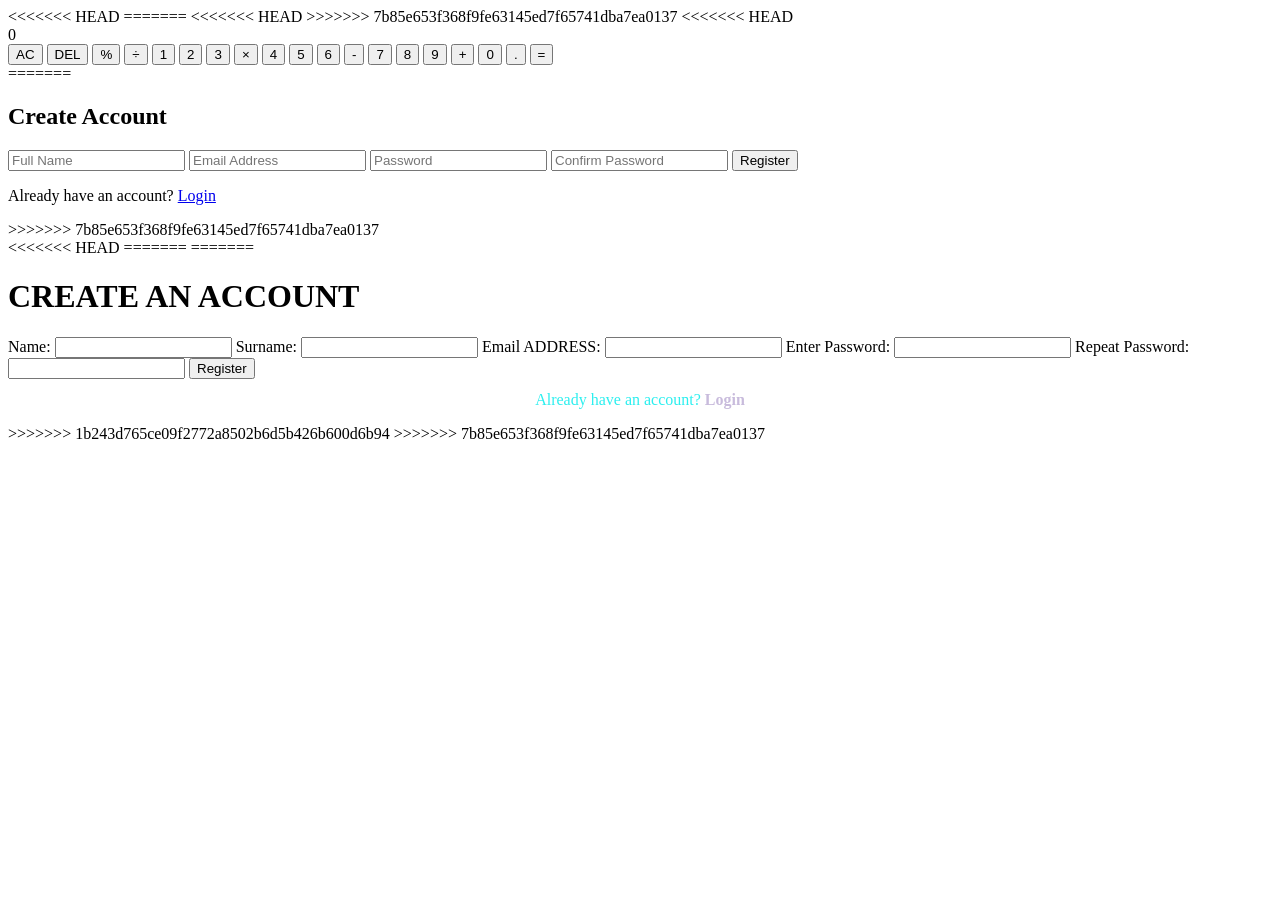
==== commit 8e448d28: "Resolved merge conflict" ====
--- a/index.html
+++ b/index.html
@@ -1,46 +1,13 @@
+<<<<<<< HEAD
+=======
+<<<<<<< HEAD
+>>>>>>> 7b85e653f368f9fe63145ed7f65741dba7ea0137
 <!DOCTYPE html>
 <html lang="en">
-<<<<<<< HEAD
-
 <head>
     <meta charset="UTF-8">
     <meta name="viewport" content="width=device-width, initial-scale=1.0">
-    <title>ITZ NIPU Calculator</title>
-    <link rel="stylesheet" href="style.css">
-</head>
-
-<body>
-
-    <div class="calculator">
-        <div id="display">0</div>
-
-        <div class="buttons">
-            <button class="btn col-2 clear" onclick="clearDisplay()">AC</button>
-            <button class="btn delete" onclick="deleteLast()">DEL</button>
-            <button class="btn operator" onclick="appendOperator('/')">÷</button>
-
-            <button class="btn" onclick="appendNumber('7')">7</button>
-            <button class="btn" onclick="appendNumber('8')">8</button>
-            <button class="btn" onclick="appendNumber('9')">9</button>
-            <button class="btn operator" onclick="appendOperator('*')">×</button>
-
-            <button class="btn" onclick="appendNumber('4')">4</button>
-            <button class="btn" onclick="appendNumber('5')">5</button>
-            <button class="btn" onclick="appendNumber('6')">6</button>
-            <button class="btn operator" onclick="appendOperator('-')">-</button>
-
-            <button class="btn" onclick="appendNumber('1')">1</button>
-            <button class="btn" onclick="appendNumber('2')">2</button>
-            <button class="btn" onclick="appendNumber('3')">3</button>
-            <button class="btn operator" onclick="appendOperator('+')">+</button>
-
-            <button class="btn" onclick="appendNumber('0')">0</button>
-            <button class="btn" onclick="appendNumber('.')">.</button>
-            <button class="btn col-2 equal" onclick="calculate()">=</button>
-=======
-<head>
-    <meta charset="UTF-8">
-    <meta name="viewport" content="width=device-width, initial-scale=1.0">
+<<<<<<< HEAD
     <title>Calculator</title>
     <link rel="stylesheet" href="style.css">
 </head>
@@ -74,14 +41,75 @@
             <button class="btn" data-number="0">0</button>
             <button class="btn" data-number=".">.</button>
             <button class="btn equal" data-action="=">=</button>
->>>>>>> 351c5903e33f1c63416ed137ab2276924c89a701
         </div>
+=======
+    <title>Tecnovice Register Account</title>
+    <link rel="stylesheet" href="style.css">
+</head>
+<body>
+
+    <div class="form-container">
+        <h2>Create Account</h2>
+        <form class="registration-form">
+            <input type="text" id="fullname" placeholder="Full Name" required>
+            <input type="email" id="email" placeholder="Email Address" required>
+            <input type="password" id="password" placeholder="Password" required>
+            <input type="password" id="confirm_password" placeholder="Confirm Password" required>
+            <button type="submit">Register</button>
+            <p class="login-link">Already have an account? <a href="#">Login</a></p>
+        </form>
+>>>>>>> 7b85e653f368f9fe63145ed7f65741dba7ea0137
     </div>
 
     <script src="script.js"></script>
 </body>
 <<<<<<< HEAD
+=======
+=======
+<!DOCTYPE html>
+<html lang="en">
 
-=======
->>>>>>> 351c5903e33f1c63416ed137ab2276924c89a701
+<head>
+    <meta charset="UTF-8">
+    <meta name="viewport" content="width=device-width, initial-scale=1.0">
+    <title>Tecnovice Registration Form</title>
+    <link rel="stylesheet" href="style.css">
+</head>
+
+<body>
+    <div class="form-container">
+        <form id="regform" novalidate>
+            <h1 class="shine">CREATE AN ACCOUNT</h1>
+
+            <label for="name">Name:</label>
+            <input type="text" id="name" name="name" required>
+
+            <label for="surname">Surname:</label>
+            <input type="text" id="surname" name="surname" required>
+
+            <label for="email">Email ADDRESS:</label>
+            <input type="email" id="email" name="email" required>
+
+            <label for="password">Enter Password:</label>
+            <input type="password" id="password" name="password" required>
+
+            <label for="repeatPassword">Repeat Password:</label>
+            <input type="password" id="repeatPassword" name="repeatPassword" required>
+
+            <button type="submit" id="submit">Register</button>
+
+            <!-- Already have an account? Login -->
+            <div class="form-footer" style="text-align:center; margin-top:12px;">
+                <p style="color:#2cefef; margin:0;">
+                    Already have an account? <a href="login.html" style="color:#c8bbdc; font-weight:700; text-decoration:none;">Login</a>
+                </p>
+            </div>
+        </form>
+    </div>
+
+    <script src="script.js"></script>
+</body>
+
+>>>>>>> 1b243d765ce09f2772a8502b6d5b426b600d6b94
+>>>>>>> 7b85e653f368f9fe63145ed7f65741dba7ea0137
 </html>
--- a/style.css
+++ b/style.css
@@ -1,50 +1,16 @@
 <<<<<<< HEAD
-/* style.css */
-
-:root {
-    --bg: #0f172a;
-    --calc-bg: #1e293b;
-    --text: #f8fafc;
-    --accent: #6366f1;
-    --op-color: #f59e0b;
-}
-
 body {
-    background-color: var(--bg);
 =======
+<<<<<<< HEAD
 body {
->>>>>>> 351c5903e33f1c63416ed137ab2276924c89a701
+    font-family: Arial, sans-serif;
+    background-color: rgb(24, 2, 2);
+>>>>>>> 7b85e653f368f9fe63145ed7f65741dba7ea0137
     display: flex;
     justify-content: center;
     align-items: center;
     height: 100vh;
 <<<<<<< HEAD
-    margin: 0;
-    font-family: 'Inter', sans-serif;
-}
-
-.calculator {
-    background: var(--calc-bg);
-    padding: 25px;
-    border-radius: 24px;
-    box-shadow: 0 25px 50px -12px rgba(0, 0, 0, 0.5);
-    width: 320px;
-}
-
-#display {
-    background: #0b1120;
-    color: var(--accent);
-    font-size: 2.5rem;
-    text-align: right;
-    padding: 20px;
-    border-radius: 12px;
-    margin-bottom: 20px;
-    height: 60px;
-    display: flex;
-    align-items: center;
-    justify-content: flex-end;
-    overflow: hidden;
-=======
     background: black;
     font-family: Arial, sans-serif;
 }
@@ -65,53 +31,18 @@
     border-radius: 5px;
     margin-bottom: 10px;
     min-width: 240px;
->>>>>>> 351c5903e33f1c63416ed137ab2276924c89a701
 }
 
 .buttons {
     display: grid;
-<<<<<<< HEAD
-    grid-template-columns: repeat(4, 1fr);
-    gap: 12px;
-=======
     grid-template-columns: repeat(4, 60px);
     gap: 10px;
->>>>>>> 351c5903e33f1c63416ed137ab2276924c89a701
 }
 
 .btn {
     padding: 20px;
     font-size: 1.2rem;
     border: none;
-<<<<<<< HEAD
-    border-radius: 12px;
-    background: #334155;
-    color: white;
-    cursor: pointer;
-    transition: all 0.2s;
-}
-
-.btn:hover {
-    background: #475569;
-}
-
-.operator {
-    color: var(--op-color);
-    font-weight: bold;
-}
-
-.equal {
-    background: var(--accent);
-    font-weight: bold;
-}
-
-.equal:hover {
-    background: #4f46e5;
-}
-
-.col-2 {
-    grid-column: span 2;
-=======
     border-radius: 5px;
     cursor: pointer;
     background: #333;
@@ -126,5 +57,148 @@
 .equal {
     grid-column: span 1;
     background: black;
->>>>>>> 351c5903e33f1c63416ed137ab2276924c89a701
+=======
+    margin: 0;
+}
+
+.form-container {
+    background: rgb(227, 224, 224);
+    padding: 2rem;
+    border-radius: 8px;
+    box-shadow: 0 4px 15px rgba(0,0,0,0.1);
+    width: 300px;
+}
+
+h2 { text-align: center; color: #333; }
+
+input {
+    width: 100%;
+    padding: 10px;
+    margin: 10px 0;
+    border: 1px solid #ddd;
+    border-radius: 4px;
+    box-sizing: border-box; /* Keeps padding from breaking width */
+}
+
+button {
+    width: 100%;
+    padding: 10px;
+    background-color: #007bff;
+    color: white;
+    border: none;
+    border-radius: 4px;
+    cursor: pointer;
+    font-size: 16px;
+}
+
+button:hover {
+    background-color: #0056b3;
+=======
+body {
+    font-family: Arial, Helvetica, sans-serif;
+    background-color: rgb(37, 52, 47);
+    display: flex;
+    justify-content: center;
+    height: auto;
+    margin: 0;
+}
+
+.form-container {
+    background-color: rgb(21, 1, 34);
+    padding: 20px;
+    border-radius: 10px;
+    box-shadow: 0 2px 10px white;
+    max-width: 400px;
+    /* limit width so form isn't too wide */
+    width: 100%;
+    margin: 20px auto;
+}
+
+h1 {
+    color: #4c3379;
+    margin-bottom: 20px;
+    text-align: center;
+}
+
+h1:hover {
+    text-shadow: 0 2px 10px pink;
+    color: black;
+}
+
+label {
+    display: center;
+    color: rgb(3, 59, 75);
+    font-weight: bold;
+}
+
+input {
+    width: 100%;
+    padding: 10px;
+    border: 1px solid #af7979;
+    border-radius: 4px;
+    box-sizing: border-box;
+    font-size: 16px;
+    margin-top: 6px;
+    margin-bottom: 6px;
+}
+
+button {
+    background-color: rgb(212, 127, 255);
+    color: aliceblue;
+    padding: 12px 20px;
+    border: none;
+    border-radius: 4px;
+    cursor: pointer;
+    width: 100%;
+    font-size: 16px;
+    margin-top: 10px;
+}
+
+button:hover {
+    background-color: pink;
+    color: black;
+    box-shadow: 0 2px 10px white;
+    text-shadow: rgb(42, 122, 133);
+}
+
+.form-container:hover {
+    box-shadow: 0 8px 20px rgb(42, 122, 133);
+}
+
+.login-text:hover a {
+    text-decoration: underline;
+}
+
+.display1 {
+    background-color: #865cab;
+    padding: 20px;
+    border-radius: 10px;
+    box-shadow: 0 2px 10px white;
+    max-width: 400px;
+    width: 100%;
+    margin: 20px auto;
+}
+
+.display1:hover {
+    box-shadow: 0 8px 20px rosybrown;
+}
+
+p {
+    display: center;
+    color: #9f87b4;
+    font-weight: bold;
+}
+
+
+/* details box on success page */
+
+#details {
+    background: #865cab;
+    padding: 15px;
+    border-radius: 8px;
+    max-width: 400px;
+    margin: 20px auto;
+    color: #fff;
+>>>>>>> 1b243d765ce09f2772a8502b6d5b426b600d6b94
+>>>>>>> 7b85e653f368f9fe63145ed7f65741dba7ea0137
 }
--- a/style.css
+++ b/style.css
@@ -1,50 +1,16 @@
 <<<<<<< HEAD
-/* style.css */
-
-:root {
-    --bg: #0f172a;
-    --calc-bg: #1e293b;
-    --text: #f8fafc;
-    --accent: #6366f1;
-    --op-color: #f59e0b;
-}
-
 body {
-    background-color: var(--bg);
 =======
+<<<<<<< HEAD
 body {
->>>>>>> 351c5903e33f1c63416ed137ab2276924c89a701
+    font-family: Arial, sans-serif;
+    background-color: rgb(24, 2, 2);
+>>>>>>> 7b85e653f368f9fe63145ed7f65741dba7ea0137
     display: flex;
     justify-content: center;
     align-items: center;
     height: 100vh;
 <<<<<<< HEAD
-    margin: 0;
-    font-family: 'Inter', sans-serif;
-}
-
-.calculator {
-    background: var(--calc-bg);
-    padding: 25px;
-    border-radius: 24px;
-    box-shadow: 0 25px 50px -12px rgba(0, 0, 0, 0.5);
-    width: 320px;
-}
-
-#display {
-    background: #0b1120;
-    color: var(--accent);
-    font-size: 2.5rem;
-    text-align: right;
-    padding: 20px;
-    border-radius: 12px;
-    margin-bottom: 20px;
-    height: 60px;
-    display: flex;
-    align-items: center;
-    justify-content: flex-end;
-    overflow: hidden;
-=======
     background: black;
     font-family: Arial, sans-serif;
 }
@@ -65,53 +31,18 @@
     border-radius: 5px;
     margin-bottom: 10px;
     min-width: 240px;
->>>>>>> 351c5903e33f1c63416ed137ab2276924c89a701
 }
 
 .buttons {
     display: grid;
-<<<<<<< HEAD
-    grid-template-columns: repeat(4, 1fr);
-    gap: 12px;
-=======
     grid-template-columns: repeat(4, 60px);
     gap: 10px;
->>>>>>> 351c5903e33f1c63416ed137ab2276924c89a701
 }
 
 .btn {
     padding: 20px;
     font-size: 1.2rem;
     border: none;
-<<<<<<< HEAD
-    border-radius: 12px;
-    background: #334155;
-    color: white;
-    cursor: pointer;
-    transition: all 0.2s;
-}
-
-.btn:hover {
-    background: #475569;
-}
-
-.operator {
-    color: var(--op-color);
-    font-weight: bold;
-}
-
-.equal {
-    background: var(--accent);
-    font-weight: bold;
-}
-
-.equal:hover {
-    background: #4f46e5;
-}
-
-.col-2 {
-    grid-column: span 2;
-=======
     border-radius: 5px;
     cursor: pointer;
     background: #333;
@@ -126,5 +57,148 @@
 .equal {
     grid-column: span 1;
     background: black;
->>>>>>> 351c5903e33f1c63416ed137ab2276924c89a701
+=======
+    margin: 0;
+}
+
+.form-container {
+    background: rgb(227, 224, 224);
+    padding: 2rem;
+    border-radius: 8px;
+    box-shadow: 0 4px 15px rgba(0,0,0,0.1);
+    width: 300px;
+}
+
+h2 { text-align: center; color: #333; }
+
+input {
+    width: 100%;
+    padding: 10px;
+    margin: 10px 0;
+    border: 1px solid #ddd;
+    border-radius: 4px;
+    box-sizing: border-box; /* Keeps padding from breaking width */
+}
+
+button {
+    width: 100%;
+    padding: 10px;
+    background-color: #007bff;
+    color: white;
+    border: none;
+    border-radius: 4px;
+    cursor: pointer;
+    font-size: 16px;
+}
+
+button:hover {
+    background-color: #0056b3;
+=======
+body {
+    font-family: Arial, Helvetica, sans-serif;
+    background-color: rgb(37, 52, 47);
+    display: flex;
+    justify-content: center;
+    height: auto;
+    margin: 0;
+}
+
+.form-container {
+    background-color: rgb(21, 1, 34);
+    padding: 20px;
+    border-radius: 10px;
+    box-shadow: 0 2px 10px white;
+    max-width: 400px;
+    /* limit width so form isn't too wide */
+    width: 100%;
+    margin: 20px auto;
+}
+
+h1 {
+    color: #4c3379;
+    margin-bottom: 20px;
+    text-align: center;
+}
+
+h1:hover {
+    text-shadow: 0 2px 10px pink;
+    color: black;
+}
+
+label {
+    display: center;
+    color: rgb(3, 59, 75);
+    font-weight: bold;
+}
+
+input {
+    width: 100%;
+    padding: 10px;
+    border: 1px solid #af7979;
+    border-radius: 4px;
+    box-sizing: border-box;
+    font-size: 16px;
+    margin-top: 6px;
+    margin-bottom: 6px;
+}
+
+button {
+    background-color: rgb(212, 127, 255);
+    color: aliceblue;
+    padding: 12px 20px;
+    border: none;
+    border-radius: 4px;
+    cursor: pointer;
+    width: 100%;
+    font-size: 16px;
+    margin-top: 10px;
+}
+
+button:hover {
+    background-color: pink;
+    color: black;
+    box-shadow: 0 2px 10px white;
+    text-shadow: rgb(42, 122, 133);
+}
+
+.form-container:hover {
+    box-shadow: 0 8px 20px rgb(42, 122, 133);
+}
+
+.login-text:hover a {
+    text-decoration: underline;
+}
+
+.display1 {
+    background-color: #865cab;
+    padding: 20px;
+    border-radius: 10px;
+    box-shadow: 0 2px 10px white;
+    max-width: 400px;
+    width: 100%;
+    margin: 20px auto;
+}
+
+.display1:hover {
+    box-shadow: 0 8px 20px rosybrown;
+}
+
+p {
+    display: center;
+    color: #9f87b4;
+    font-weight: bold;
+}
+
+
+/* details box on success page */
+
+#details {
+    background: #865cab;
+    padding: 15px;
+    border-radius: 8px;
+    max-width: 400px;
+    margin: 20px auto;
+    color: #fff;
+>>>>>>> 1b243d765ce09f2772a8502b6d5b426b600d6b94
+>>>>>>> 7b85e653f368f9fe63145ed7f65741dba7ea0137
 }
--- a/style.css
+++ b/style.css
@@ -1,50 +1,16 @@
 <<<<<<< HEAD
-/* style.css */
-
-:root {
-    --bg: #0f172a;
-    --calc-bg: #1e293b;
-    --text: #f8fafc;
-    --accent: #6366f1;
-    --op-color: #f59e0b;
-}
-
 body {
-    background-color: var(--bg);
 =======
+<<<<<<< HEAD
 body {
->>>>>>> 351c5903e33f1c63416ed137ab2276924c89a701
+    font-family: Arial, sans-serif;
+    background-color: rgb(24, 2, 2);
+>>>>>>> 7b85e653f368f9fe63145ed7f65741dba7ea0137
     display: flex;
     justify-content: center;
     align-items: center;
     height: 100vh;
 <<<<<<< HEAD
-    margin: 0;
-    font-family: 'Inter', sans-serif;
-}
-
-.calculator {
-    background: var(--calc-bg);
-    padding: 25px;
-    border-radius: 24px;
-    box-shadow: 0 25px 50px -12px rgba(0, 0, 0, 0.5);
-    width: 320px;
-}
-
-#display {
-    background: #0b1120;
-    color: var(--accent);
-    font-size: 2.5rem;
-    text-align: right;
-    padding: 20px;
-    border-radius: 12px;
-    margin-bottom: 20px;
-    height: 60px;
-    display: flex;
-    align-items: center;
-    justify-content: flex-end;
-    overflow: hidden;
-=======
     background: black;
     font-family: Arial, sans-serif;
 }
@@ -65,53 +31,18 @@
     border-radius: 5px;
     margin-bottom: 10px;
     min-width: 240px;
->>>>>>> 351c5903e33f1c63416ed137ab2276924c89a701
 }
 
 .buttons {
     display: grid;
-<<<<<<< HEAD
-    grid-template-columns: repeat(4, 1fr);
-    gap: 12px;
-=======
     grid-template-columns: repeat(4, 60px);
     gap: 10px;
->>>>>>> 351c5903e33f1c63416ed137ab2276924c89a701
 }
 
 .btn {
     padding: 20px;
     font-size: 1.2rem;
     border: none;
-<<<<<<< HEAD
-    border-radius: 12px;
-    background: #334155;
-    color: white;
-    cursor: pointer;
-    transition: all 0.2s;
-}
-
-.btn:hover {
-    background: #475569;
-}
-
-.operator {
-    color: var(--op-color);
-    font-weight: bold;
-}
-
-.equal {
-    background: var(--accent);
-    font-weight: bold;
-}
-
-.equal:hover {
-    background: #4f46e5;
-}
-
-.col-2 {
-    grid-column: span 2;
-=======
     border-radius: 5px;
     cursor: pointer;
     background: #333;
@@ -126,5 +57,148 @@
 .equal {
     grid-column: span 1;
     background: black;
->>>>>>> 351c5903e33f1c63416ed137ab2276924c89a701
+=======
+    margin: 0;
+}
+
+.form-container {
+    background: rgb(227, 224, 224);
+    padding: 2rem;
+    border-radius: 8px;
+    box-shadow: 0 4px 15px rgba(0,0,0,0.1);
+    width: 300px;
+}
+
+h2 { text-align: center; color: #333; }
+
+input {
+    width: 100%;
+    padding: 10px;
+    margin: 10px 0;
+    border: 1px solid #ddd;
+    border-radius: 4px;
+    box-sizing: border-box; /* Keeps padding from breaking width */
+}
+
+button {
+    width: 100%;
+    padding: 10px;
+    background-color: #007bff;
+    color: white;
+    border: none;
+    border-radius: 4px;
+    cursor: pointer;
+    font-size: 16px;
+}
+
+button:hover {
+    background-color: #0056b3;
+=======
+body {
+    font-family: Arial, Helvetica, sans-serif;
+    background-color: rgb(37, 52, 47);
+    display: flex;
+    justify-content: center;
+    height: auto;
+    margin: 0;
+}
+
+.form-container {
+    background-color: rgb(21, 1, 34);
+    padding: 20px;
+    border-radius: 10px;
+    box-shadow: 0 2px 10px white;
+    max-width: 400px;
+    /* limit width so form isn't too wide */
+    width: 100%;
+    margin: 20px auto;
+}
+
+h1 {
+    color: #4c3379;
+    margin-bottom: 20px;
+    text-align: center;
+}
+
+h1:hover {
+    text-shadow: 0 2px 10px pink;
+    color: black;
+}
+
+label {
+    display: center;
+    color: rgb(3, 59, 75);
+    font-weight: bold;
+}
+
+input {
+    width: 100%;
+    padding: 10px;
+    border: 1px solid #af7979;
+    border-radius: 4px;
+    box-sizing: border-box;
+    font-size: 16px;
+    margin-top: 6px;
+    margin-bottom: 6px;
+}
+
+button {
+    background-color: rgb(212, 127, 255);
+    color: aliceblue;
+    padding: 12px 20px;
+    border: none;
+    border-radius: 4px;
+    cursor: pointer;
+    width: 100%;
+    font-size: 16px;
+    margin-top: 10px;
+}
+
+button:hover {
+    background-color: pink;
+    color: black;
+    box-shadow: 0 2px 10px white;
+    text-shadow: rgb(42, 122, 133);
+}
+
+.form-container:hover {
+    box-shadow: 0 8px 20px rgb(42, 122, 133);
+}
+
+.login-text:hover a {
+    text-decoration: underline;
+}
+
+.display1 {
+    background-color: #865cab;
+    padding: 20px;
+    border-radius: 10px;
+    box-shadow: 0 2px 10px white;
+    max-width: 400px;
+    width: 100%;
+    margin: 20px auto;
+}
+
+.display1:hover {
+    box-shadow: 0 8px 20px rosybrown;
+}
+
+p {
+    display: center;
+    color: #9f87b4;
+    font-weight: bold;
+}
+
+
+/* details box on success page */
+
+#details {
+    background: #865cab;
+    padding: 15px;
+    border-radius: 8px;
+    max-width: 400px;
+    margin: 20px auto;
+    color: #fff;
+>>>>>>> 1b243d765ce09f2772a8502b6d5b426b600d6b94
+>>>>>>> 7b85e653f368f9fe63145ed7f65741dba7ea0137
 }
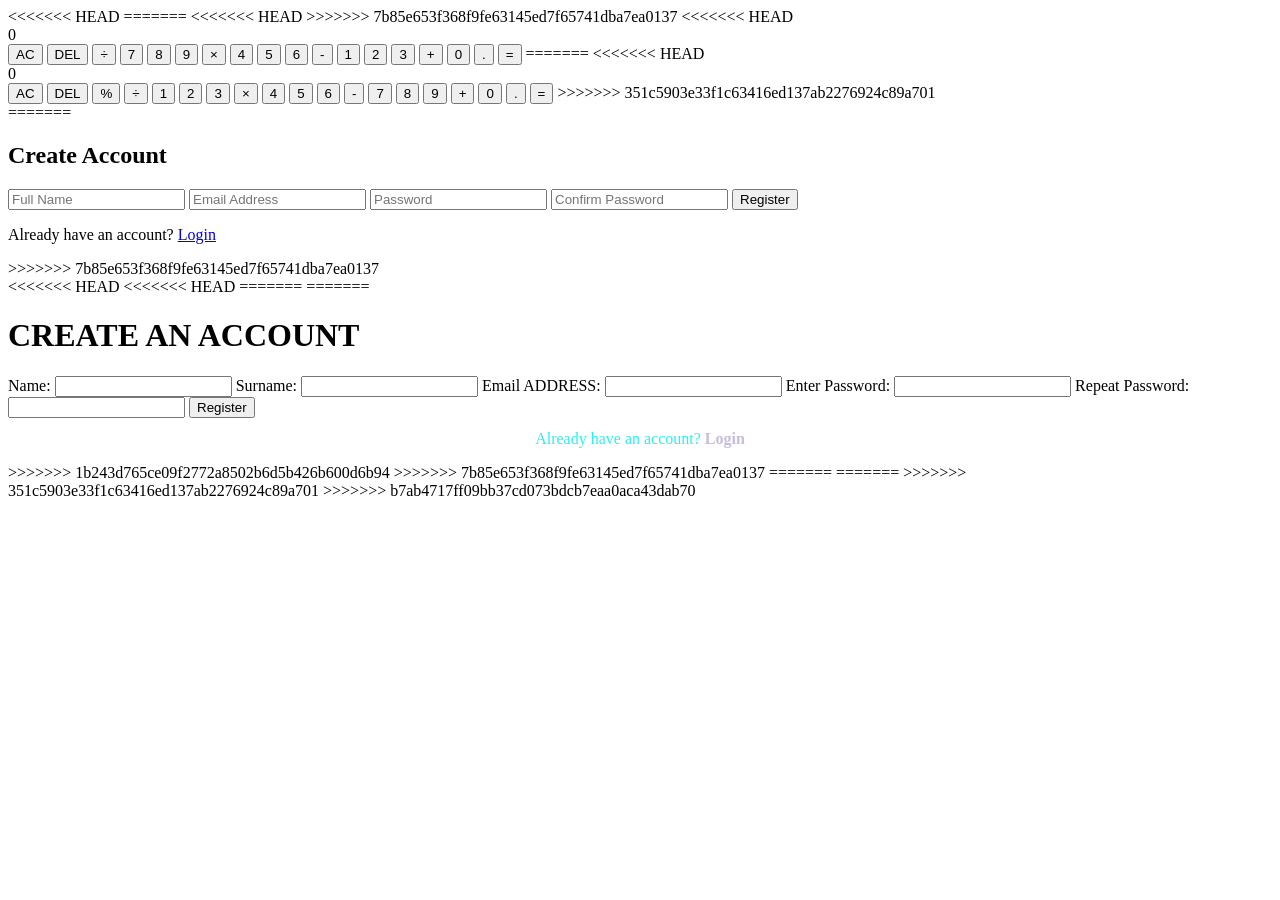
==== commit fffe148e: "Resolved merge conflict" ====
--- a/index.html
+++ b/index.html
@@ -4,6 +4,44 @@
 >>>>>>> 7b85e653f368f9fe63145ed7f65741dba7ea0137
 <!DOCTYPE html>
 <html lang="en">
+<<<<<<< HEAD
+
+<head>
+    <meta charset="UTF-8">
+    <meta name="viewport" content="width=device-width, initial-scale=1.0">
+    <title>ITZ NIPU Calculator</title>
+    <link rel="stylesheet" href="style.css">
+</head>
+
+<body>
+
+    <div class="calculator">
+        <div id="display">0</div>
+
+        <div class="buttons">
+            <button class="btn col-2 clear" onclick="clearDisplay()">AC</button>
+            <button class="btn delete" onclick="deleteLast()">DEL</button>
+            <button class="btn operator" onclick="appendOperator('/')">÷</button>
+
+            <button class="btn" onclick="appendNumber('7')">7</button>
+            <button class="btn" onclick="appendNumber('8')">8</button>
+            <button class="btn" onclick="appendNumber('9')">9</button>
+            <button class="btn operator" onclick="appendOperator('*')">×</button>
+
+            <button class="btn" onclick="appendNumber('4')">4</button>
+            <button class="btn" onclick="appendNumber('5')">5</button>
+            <button class="btn" onclick="appendNumber('6')">6</button>
+            <button class="btn operator" onclick="appendOperator('-')">-</button>
+
+            <button class="btn" onclick="appendNumber('1')">1</button>
+            <button class="btn" onclick="appendNumber('2')">2</button>
+            <button class="btn" onclick="appendNumber('3')">3</button>
+            <button class="btn operator" onclick="appendOperator('+')">+</button>
+
+            <button class="btn" onclick="appendNumber('0')">0</button>
+            <button class="btn" onclick="appendNumber('.')">.</button>
+            <button class="btn col-2 equal" onclick="calculate()">=</button>
+=======
 <head>
     <meta charset="UTF-8">
     <meta name="viewport" content="width=device-width, initial-scale=1.0">
@@ -41,6 +79,7 @@
             <button class="btn" data-number="0">0</button>
             <button class="btn" data-number=".">.</button>
             <button class="btn equal" data-action="=">=</button>
+>>>>>>> 351c5903e33f1c63416ed137ab2276924c89a701
         </div>
 =======
     <title>Tecnovice Register Account</title>
@@ -63,6 +102,7 @@
 
     <script src="script.js"></script>
 </body>
+<<<<<<< HEAD
 <<<<<<< HEAD
 =======
 =======
@@ -112,4 +152,9 @@
 
 >>>>>>> 1b243d765ce09f2772a8502b6d5b426b600d6b94
 >>>>>>> 7b85e653f368f9fe63145ed7f65741dba7ea0137
+=======
+
+=======
+>>>>>>> 351c5903e33f1c63416ed137ab2276924c89a701
+>>>>>>> b7ab4717ff09bb37cd073bdcb7eaa0aca43dab70
 </html>
--- a/style.css
+++ b/style.css
@@ -1,3 +1,4 @@
+<<<<<<< HEAD
 <<<<<<< HEAD
 body {
 =======
@@ -6,11 +7,57 @@
     font-family: Arial, sans-serif;
     background-color: rgb(24, 2, 2);
 >>>>>>> 7b85e653f368f9fe63145ed7f65741dba7ea0137
+=======
+/* style.css */
+
+:root {
+    --bg: #0f172a;
+    --calc-bg: #1e293b;
+    --text: #f8fafc;
+    --accent: #6366f1;
+    --op-color: #f59e0b;
+}
+
+body {
+    background-color: var(--bg);
+=======
+body {
+>>>>>>> 351c5903e33f1c63416ed137ab2276924c89a701
+>>>>>>> b7ab4717ff09bb37cd073bdcb7eaa0aca43dab70
     display: flex;
     justify-content: center;
     align-items: center;
     height: 100vh;
 <<<<<<< HEAD
+<<<<<<< HEAD
+=======
+    margin: 0;
+    font-family: 'Inter', sans-serif;
+}
+
+.calculator {
+    background: var(--calc-bg);
+    padding: 25px;
+    border-radius: 24px;
+    box-shadow: 0 25px 50px -12px rgba(0, 0, 0, 0.5);
+    width: 320px;
+}
+
+#display {
+    background: #0b1120;
+    color: var(--accent);
+    font-size: 2.5rem;
+    text-align: right;
+    padding: 20px;
+    border-radius: 12px;
+    margin-bottom: 20px;
+    height: 60px;
+    display: flex;
+    align-items: center;
+    justify-content: flex-end;
+    overflow: hidden;
+=======
+>>>>>>> b7ab4717ff09bb37cd073bdcb7eaa0aca43dab70
     background: black;
     font-family: Arial, sans-serif;
 }
@@ -31,18 +78,53 @@
     border-radius: 5px;
     margin-bottom: 10px;
     min-width: 240px;
+>>>>>>> 351c5903e33f1c63416ed137ab2276924c89a701
 }
 
 .buttons {
     display: grid;
+<<<<<<< HEAD
+    grid-template-columns: repeat(4, 1fr);
+    gap: 12px;
+=======
     grid-template-columns: repeat(4, 60px);
     gap: 10px;
+>>>>>>> 351c5903e33f1c63416ed137ab2276924c89a701
 }
 
 .btn {
     padding: 20px;
     font-size: 1.2rem;
     border: none;
+<<<<<<< HEAD
+    border-radius: 12px;
+    background: #334155;
+    color: white;
+    cursor: pointer;
+    transition: all 0.2s;
+}
+
+.btn:hover {
+    background: #475569;
+}
+
+.operator {
+    color: var(--op-color);
+    font-weight: bold;
+}
+
+.equal {
+    background: var(--accent);
+    font-weight: bold;
+}
+
+.equal:hover {
+    background: #4f46e5;
+}
+
+.col-2 {
+    grid-column: span 2;
+=======
     border-radius: 5px;
     cursor: pointer;
     background: #333;
@@ -57,6 +139,7 @@
 .equal {
     grid-column: span 1;
     background: black;
+<<<<<<< HEAD
 =======
     margin: 0;
 }
@@ -201,4 +284,7 @@
     color: #fff;
 >>>>>>> 1b243d765ce09f2772a8502b6d5b426b600d6b94
 >>>>>>> 7b85e653f368f9fe63145ed7f65741dba7ea0137
+=======
+>>>>>>> 351c5903e33f1c63416ed137ab2276924c89a701
+>>>>>>> b7ab4717ff09bb37cd073bdcb7eaa0aca43dab70
 }
--- a/style.css
+++ b/style.css
@@ -1,3 +1,4 @@
+<<<<<<< HEAD
 <<<<<<< HEAD
 body {
 =======
@@ -6,11 +7,57 @@
     font-family: Arial, sans-serif;
     background-color: rgb(24, 2, 2);
 >>>>>>> 7b85e653f368f9fe63145ed7f65741dba7ea0137
+=======
+/* style.css */
+
+:root {
+    --bg: #0f172a;
+    --calc-bg: #1e293b;
+    --text: #f8fafc;
+    --accent: #6366f1;
+    --op-color: #f59e0b;
+}
+
+body {
+    background-color: var(--bg);
+=======
+body {
+>>>>>>> 351c5903e33f1c63416ed137ab2276924c89a701
+>>>>>>> b7ab4717ff09bb37cd073bdcb7eaa0aca43dab70
     display: flex;
     justify-content: center;
     align-items: center;
     height: 100vh;
 <<<<<<< HEAD
+<<<<<<< HEAD
+=======
+    margin: 0;
+    font-family: 'Inter', sans-serif;
+}
+
+.calculator {
+    background: var(--calc-bg);
+    padding: 25px;
+    border-radius: 24px;
+    box-shadow: 0 25px 50px -12px rgba(0, 0, 0, 0.5);
+    width: 320px;
+}
+
+#display {
+    background: #0b1120;
+    color: var(--accent);
+    font-size: 2.5rem;
+    text-align: right;
+    padding: 20px;
+    border-radius: 12px;
+    margin-bottom: 20px;
+    height: 60px;
+    display: flex;
+    align-items: center;
+    justify-content: flex-end;
+    overflow: hidden;
+=======
+>>>>>>> b7ab4717ff09bb37cd073bdcb7eaa0aca43dab70
     background: black;
     font-family: Arial, sans-serif;
 }
@@ -31,18 +78,53 @@
     border-radius: 5px;
     margin-bottom: 10px;
     min-width: 240px;
+>>>>>>> 351c5903e33f1c63416ed137ab2276924c89a701
 }
 
 .buttons {
     display: grid;
+<<<<<<< HEAD
+    grid-template-columns: repeat(4, 1fr);
+    gap: 12px;
+=======
     grid-template-columns: repeat(4, 60px);
     gap: 10px;
+>>>>>>> 351c5903e33f1c63416ed137ab2276924c89a701
 }
 
 .btn {
     padding: 20px;
     font-size: 1.2rem;
     border: none;
+<<<<<<< HEAD
+    border-radius: 12px;
+    background: #334155;
+    color: white;
+    cursor: pointer;
+    transition: all 0.2s;
+}
+
+.btn:hover {
+    background: #475569;
+}
+
+.operator {
+    color: var(--op-color);
+    font-weight: bold;
+}
+
+.equal {
+    background: var(--accent);
+    font-weight: bold;
+}
+
+.equal:hover {
+    background: #4f46e5;
+}
+
+.col-2 {
+    grid-column: span 2;
+=======
     border-radius: 5px;
     cursor: pointer;
     background: #333;
@@ -57,6 +139,7 @@
 .equal {
     grid-column: span 1;
     background: black;
+<<<<<<< HEAD
 =======
     margin: 0;
 }
@@ -201,4 +284,7 @@
     color: #fff;
 >>>>>>> 1b243d765ce09f2772a8502b6d5b426b600d6b94
 >>>>>>> 7b85e653f368f9fe63145ed7f65741dba7ea0137
+=======
+>>>>>>> 351c5903e33f1c63416ed137ab2276924c89a701
+>>>>>>> b7ab4717ff09bb37cd073bdcb7eaa0aca43dab70
 }
--- a/style.css
+++ b/style.css
@@ -1,3 +1,4 @@
+<<<<<<< HEAD
 <<<<<<< HEAD
 body {
 =======
@@ -6,11 +7,57 @@
     font-family: Arial, sans-serif;
     background-color: rgb(24, 2, 2);
 >>>>>>> 7b85e653f368f9fe63145ed7f65741dba7ea0137
+=======
+/* style.css */
+
+:root {
+    --bg: #0f172a;
+    --calc-bg: #1e293b;
+    --text: #f8fafc;
+    --accent: #6366f1;
+    --op-color: #f59e0b;
+}
+
+body {
+    background-color: var(--bg);
+=======
+body {
+>>>>>>> 351c5903e33f1c63416ed137ab2276924c89a701
+>>>>>>> b7ab4717ff09bb37cd073bdcb7eaa0aca43dab70
     display: flex;
     justify-content: center;
     align-items: center;
     height: 100vh;
 <<<<<<< HEAD
+<<<<<<< HEAD
+=======
+    margin: 0;
+    font-family: 'Inter', sans-serif;
+}
+
+.calculator {
+    background: var(--calc-bg);
+    padding: 25px;
+    border-radius: 24px;
+    box-shadow: 0 25px 50px -12px rgba(0, 0, 0, 0.5);
+    width: 320px;
+}
+
+#display {
+    background: #0b1120;
+    color: var(--accent);
+    font-size: 2.5rem;
+    text-align: right;
+    padding: 20px;
+    border-radius: 12px;
+    margin-bottom: 20px;
+    height: 60px;
+    display: flex;
+    align-items: center;
+    justify-content: flex-end;
+    overflow: hidden;
+=======
+>>>>>>> b7ab4717ff09bb37cd073bdcb7eaa0aca43dab70
     background: black;
     font-family: Arial, sans-serif;
 }
@@ -31,18 +78,53 @@
     border-radius: 5px;
     margin-bottom: 10px;
     min-width: 240px;
+>>>>>>> 351c5903e33f1c63416ed137ab2276924c89a701
 }
 
 .buttons {
     display: grid;
+<<<<<<< HEAD
+    grid-template-columns: repeat(4, 1fr);
+    gap: 12px;
+=======
     grid-template-columns: repeat(4, 60px);
     gap: 10px;
+>>>>>>> 351c5903e33f1c63416ed137ab2276924c89a701
 }
 
 .btn {
     padding: 20px;
     font-size: 1.2rem;
     border: none;
+<<<<<<< HEAD
+    border-radius: 12px;
+    background: #334155;
+    color: white;
+    cursor: pointer;
+    transition: all 0.2s;
+}
+
+.btn:hover {
+    background: #475569;
+}
+
+.operator {
+    color: var(--op-color);
+    font-weight: bold;
+}
+
+.equal {
+    background: var(--accent);
+    font-weight: bold;
+}
+
+.equal:hover {
+    background: #4f46e5;
+}
+
+.col-2 {
+    grid-column: span 2;
+=======
     border-radius: 5px;
     cursor: pointer;
     background: #333;
@@ -57,6 +139,7 @@
 .equal {
     grid-column: span 1;
     background: black;
+<<<<<<< HEAD
 =======
     margin: 0;
 }
@@ -201,4 +284,7 @@
     color: #fff;
 >>>>>>> 1b243d765ce09f2772a8502b6d5b426b600d6b94
 >>>>>>> 7b85e653f368f9fe63145ed7f65741dba7ea0137
+=======
+>>>>>>> 351c5903e33f1c63416ed137ab2276924c89a701
+>>>>>>> b7ab4717ff09bb37cd073bdcb7eaa0aca43dab70
 }
--- a/style.css
+++ b/style.css
@@ -1,3 +1,4 @@
+<<<<<<< HEAD
 <<<<<<< HEAD
 body {
 =======
@@ -6,11 +7,57 @@
     font-family: Arial, sans-serif;
     background-color: rgb(24, 2, 2);
 >>>>>>> 7b85e653f368f9fe63145ed7f65741dba7ea0137
+=======
+/* style.css */
+
+:root {
+    --bg: #0f172a;
+    --calc-bg: #1e293b;
+    --text: #f8fafc;
+    --accent: #6366f1;
+    --op-color: #f59e0b;
+}
+
+body {
+    background-color: var(--bg);
+=======
+body {
+>>>>>>> 351c5903e33f1c63416ed137ab2276924c89a701
+>>>>>>> b7ab4717ff09bb37cd073bdcb7eaa0aca43dab70
     display: flex;
     justify-content: center;
     align-items: center;
     height: 100vh;
 <<<<<<< HEAD
+<<<<<<< HEAD
+=======
+    margin: 0;
+    font-family: 'Inter', sans-serif;
+}
+
+.calculator {
+    background: var(--calc-bg);
+    padding: 25px;
+    border-radius: 24px;
+    box-shadow: 0 25px 50px -12px rgba(0, 0, 0, 0.5);
+    width: 320px;
+}
+
+#display {
+    background: #0b1120;
+    color: var(--accent);
+    font-size: 2.5rem;
+    text-align: right;
+    padding: 20px;
+    border-radius: 12px;
+    margin-bottom: 20px;
+    height: 60px;
+    display: flex;
+    align-items: center;
+    justify-content: flex-end;
+    overflow: hidden;
+=======
+>>>>>>> b7ab4717ff09bb37cd073bdcb7eaa0aca43dab70
     background: black;
     font-family: Arial, sans-serif;
 }
@@ -31,18 +78,53 @@
     border-radius: 5px;
     margin-bottom: 10px;
     min-width: 240px;
+>>>>>>> 351c5903e33f1c63416ed137ab2276924c89a701
 }
 
 .buttons {
     display: grid;
+<<<<<<< HEAD
+    grid-template-columns: repeat(4, 1fr);
+    gap: 12px;
+=======
     grid-template-columns: repeat(4, 60px);
     gap: 10px;
+>>>>>>> 351c5903e33f1c63416ed137ab2276924c89a701
 }
 
 .btn {
     padding: 20px;
     font-size: 1.2rem;
     border: none;
+<<<<<<< HEAD
+    border-radius: 12px;
+    background: #334155;
+    color: white;
+    cursor: pointer;
+    transition: all 0.2s;
+}
+
+.btn:hover {
+    background: #475569;
+}
+
+.operator {
+    color: var(--op-color);
+    font-weight: bold;
+}
+
+.equal {
+    background: var(--accent);
+    font-weight: bold;
+}
+
+.equal:hover {
+    background: #4f46e5;
+}
+
+.col-2 {
+    grid-column: span 2;
+=======
     border-radius: 5px;
     cursor: pointer;
     background: #333;
@@ -57,6 +139,7 @@
 .equal {
     grid-column: span 1;
     background: black;
+<<<<<<< HEAD
 =======
     margin: 0;
 }
@@ -201,4 +284,7 @@
     color: #fff;
 >>>>>>> 1b243d765ce09f2772a8502b6d5b426b600d6b94
 >>>>>>> 7b85e653f368f9fe63145ed7f65741dba7ea0137
+=======
+>>>>>>> 351c5903e33f1c63416ed137ab2276924c89a701
+>>>>>>> b7ab4717ff09bb37cd073bdcb7eaa0aca43dab70
 }
